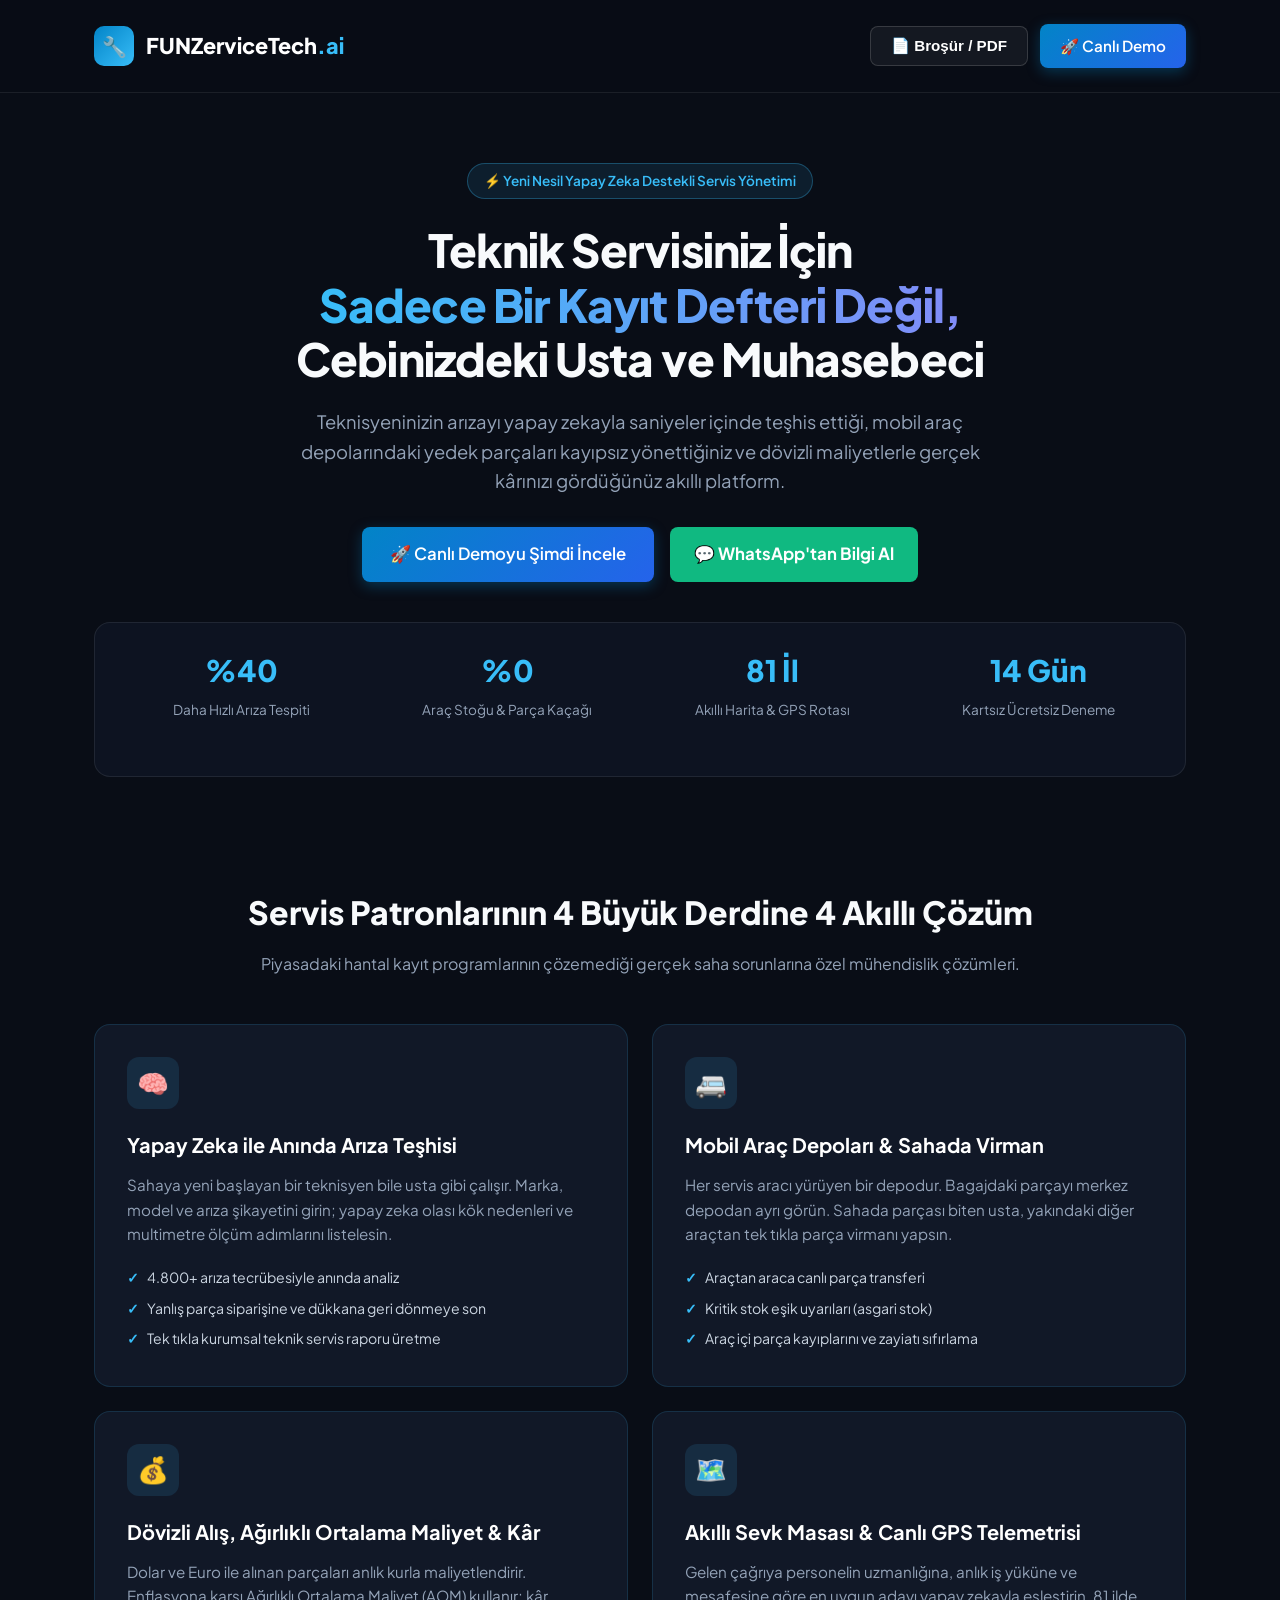
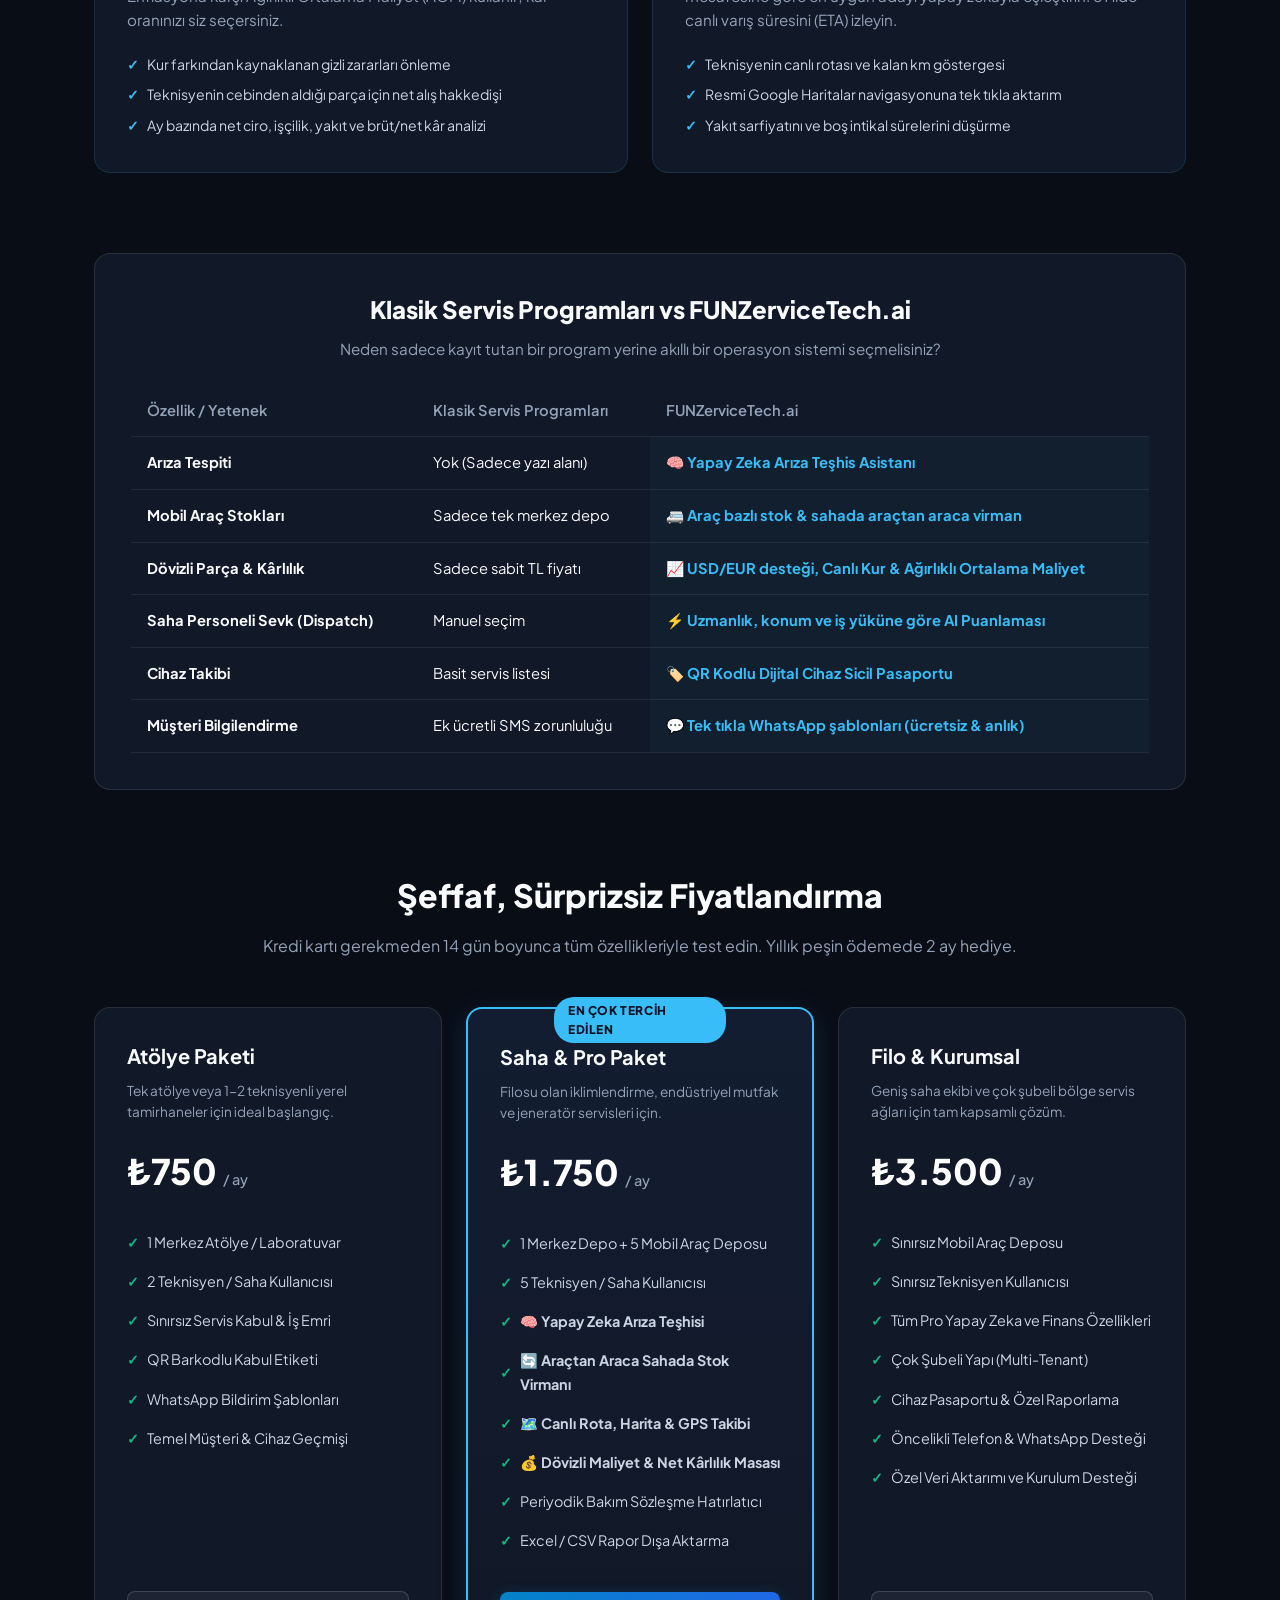
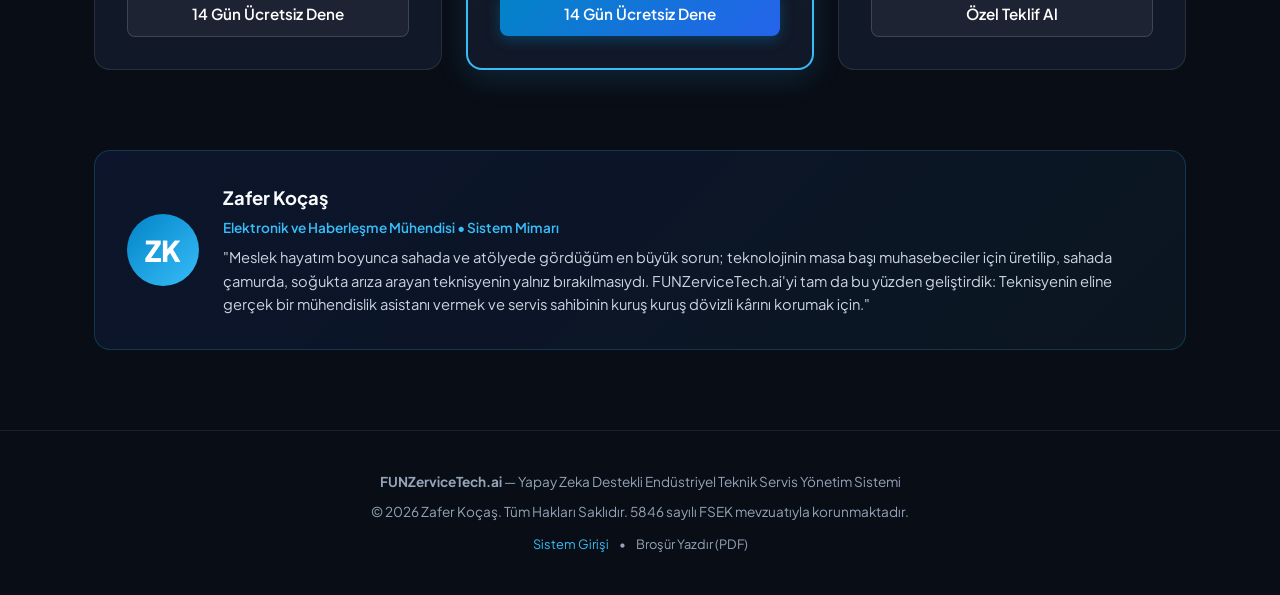
==== tanitim.html @ 29e40378 "docs: finalize tanitim and video script" ====
<!DOCTYPE html>
<html lang="tr">
<head>
  <meta charset="UTF-8">
  <meta name="viewport" content="width=device-width, initial-scale=1.0">
  <title>FUNZerviceTech.ai | Yapay Zeka Destekli Teknik Servis Yönetim Sistemi</title>
  <meta name="description" content="Klasik servis defteri değil; teknisyeninizin arızayı yapay zekayla anında teşhis ettiği, araç stoklarını kayıpsız yönettiğiniz akıllı servis platformu.">
  <link rel="preconnect" href="https://fonts.googleapis.com">
  <link rel="preconnect" href="https://fonts.gstatic.com" crossorigin>
  <link href="https://fonts.googleapis.com/css2?family=Plus+Jakarta+Sans:wght@400;500;600;700;800&display=swap" rel="stylesheet">
  <style>
    :root {
      --bg: #090d16;
      --card-bg: #111827;
      --card-border: rgba(56, 189, 248, 0.15);
      --accent-cyan: #38bdf8;
      --accent-blue: #2563eb;
      --accent-emerald: #10b981;
      --accent-amber: #f59e0b;
      --text-main: #f8fafc;
      --text-muted: #94a3b8;
    }
    * { box-sizing: border-box; margin: 0; padding: 0; }
    body {
      font-family: 'Plus Jakarta Sans', -apple-system, BlinkMacSystemFont, sans-serif;
      background: var(--bg);
      color: var(--text-main);
      line-height: 1.6;
      -webkit-font-smoothing: antialiased;
    }
    .container { max-width: 1140px; margin: 0 auto; padding: 0 24px; }
    
    /* Top Bar & Header */
    header {
      padding: 24px 0;
      border-bottom: 1px solid rgba(255, 255, 255, 0.08);
      position: sticky;
      top: 0;
      background: rgba(9, 13, 22, 0.85);
      backdrop-filter: blur(12px);
      z-index: 100;
    }
    .header-row {
      display: flex;
      align-items: center;
      justify-content: space-between;
    }
    .logo {
      display: flex;
      align-items: center;
      gap: 12px;
      font-size: 1.35rem;
      font-weight: 800;
      color: #fff;
      text-decoration: none;
    }
    .logo-icon {
      width: 40px;
      height: 40px;
      background: linear-gradient(135deg, #0284c7, #38bdf8);
      border-radius: 10px;
      display: flex;
      align-items: center;
      justify-content: center;
      font-size: 1.25rem;
    }
    .header-actions { display: flex; align-items: center; gap: 12px; }
    
    .btn {
      display: inline-flex;
      align-items: center;
      gap: 8px;
      padding: 10px 20px;
      border-radius: 8px;
      font-size: 0.95rem;
      font-weight: 600;
      text-decoration: none;
      cursor: pointer;
      transition: all 0.2s ease;
      border: none;
    }
    .btn-primary {
      background: linear-gradient(135deg, #0284c7, #2563eb);
      color: #fff;
      box-shadow: 0 4px 14px rgba(2, 132, 199, 0.35);
    }
    .btn-primary:hover {
      box-shadow: 0 6px 20px rgba(2, 132, 199, 0.5);
      transform: translateY(-1px);
    }
    .btn-outline {
      background: rgba(255, 255, 255, 0.05);
      color: #fff;
      border: 1px solid rgba(255, 255, 255, 0.15);
    }
    .btn-outline:hover { background: rgba(255, 255, 255, 0.1); }
    .btn-whatsapp {
      background: #10b981;
      color: #fff;
      font-weight: 700;
    }
    .btn-whatsapp:hover { background: #059669; }

    /* Hero Section */
    .hero {
      padding: 70px 0 50px;
      text-align: center;
      position: relative;
    }
    .badge-pill {
      display: inline-flex;
      align-items: center;
      gap: 8px;
      background: rgba(56, 189, 248, 0.1);
      border: 1px solid rgba(56, 189, 248, 0.3);
      color: var(--accent-cyan);
      padding: 6px 16px;
      border-radius: 50px;
      font-size: 0.85rem;
      font-weight: 600;
      margin-bottom: 24px;
    }
    .hero h1 {
      font-size: 2.85rem;
      font-weight: 800;
      line-height: 1.2;
      max-width: 900px;
      margin: 0 auto 20px;
      letter-spacing: -0.02em;
    }
    .hero h1 span {
      background: linear-gradient(90deg, #38bdf8, #818cf8);
      -webkit-background-clip: text;
      -webkit-text-fill-color: transparent;
    }
    .hero p {
      font-size: 1.15rem;
      color: var(--text-muted);
      max-width: 720px;
      margin: 0 auto 32px;
    }
    .hero-cta {
      display: flex;
      align-items: center;
      justify-content: center;
      gap: 16px;
      flex-wrap: wrap;
      margin-bottom: 40px;
    }

    /* Trust Stats */
    .stats-row {
      display: grid;
      grid-template-columns: repeat(4, 1fr);
      gap: 20px;
      margin: 40px 0 60px;
      background: rgba(17, 24, 39, 0.7);
      border: 1px solid rgba(255, 255, 255, 0.08);
      border-radius: 16px;
      padding: 24px;
    }
    .stat-item h3 {
      font-size: 1.85rem;
      color: #38bdf8;
      font-weight: 800;
      margin-bottom: 4px;
    }
    .stat-item p {
      font-size: 0.85rem;
      color: var(--text-muted);
    }

    /* Core Features Grid */
    .section-title {
      text-align: center;
      margin-bottom: 48px;
    }
    .section-title h2 {
      font-size: 2rem;
      font-weight: 800;
      margin-bottom: 12px;
    }
    .section-title p {
      color: var(--text-muted);
      font-size: 1rem;
    }

    .features-grid {
      display: grid;
      grid-template-columns: repeat(2, 1fr);
      gap: 24px;
      margin-bottom: 80px;
    }
    .feature-card {
      background: var(--card-bg);
      border: 1px solid var(--card-border);
      border-radius: 16px;
      padding: 32px;
      transition: all 0.2s ease;
      position: relative;
      overflow: hidden;
    }
    .feature-card:hover {
      border-color: rgba(56, 189, 248, 0.4);
      transform: translateY(-2px);
    }
    .feature-icon {
      width: 52px;
      height: 52px;
      background: rgba(56, 189, 248, 0.12);
      border-radius: 12px;
      display: flex;
      align-items: center;
      justify-content: center;
      font-size: 1.6rem;
      margin-bottom: 20px;
    }
    .feature-card h3 {
      font-size: 1.25rem;
      font-weight: 700;
      margin-bottom: 12px;
      color: #fff;
    }
    .feature-card p {
      color: var(--text-muted);
      font-size: 0.95rem;
      margin-bottom: 16px;
    }
    .feature-points {
      list-style: none;
      font-size: 0.88rem;
    }
    .feature-points li {
      padding: 4px 0;
      color: #cbd5e1;
      display: flex;
      align-items: center;
      gap: 8px;
    }
    .feature-points li span { color: var(--accent-cyan); font-weight: bold; }

    /* Comparison Table */
    .compare-section {
      margin-bottom: 80px;
      background: #111827;
      border: 1px solid rgba(255, 255, 255, 0.1);
      border-radius: 16px;
      padding: 36px;
    }
    .compare-table {
      width: 100%;
      border-collapse: collapse;
      margin-top: 24px;
    }
    .compare-table th, .compare-table td {
      padding: 14px 16px;
      text-align: left;
      border-bottom: 1px solid rgba(255, 255, 255, 0.08);
      font-size: 0.92rem;
    }
    .compare-table th { color: var(--text-muted); font-weight: 600; }
    .compare-table td.highlight { color: #38bdf8; font-weight: 700; background: rgba(56, 189, 248, 0.04); }

    /* Pricing Section */
    .pricing-grid {
      display: grid;
      grid-template-columns: repeat(3, 1fr);
      gap: 24px;
      margin-bottom: 80px;
    }
    .price-card {
      background: var(--card-bg);
      border: 1px solid rgba(255, 255, 255, 0.1);
      border-radius: 16px;
      padding: 32px;
      display: flex;
      flex-direction: column;
      position: relative;
    }
    .price-card.featured {
      border: 2px solid var(--accent-cyan);
      background: linear-gradient(180deg, #131d31 0%, #111827 100%);
      box-shadow: 0 8px 30px rgba(56, 189, 248, 0.15);
    }
    .featured-tag {
      position: absolute;
      top: -12px;
      left: 50%;
      transform: translateX(-50%);
      background: var(--accent-cyan);
      color: #0b1120;
      font-size: 0.75rem;
      font-weight: 800;
      padding: 4px 14px;
      border-radius: 20px;
      letter-spacing: 0.05em;
    }
    .price-card h3 { font-size: 1.25rem; font-weight: 700; margin-bottom: 8px; }
    .price-card .desc { font-size: 0.85rem; color: var(--text-muted); margin-bottom: 20px; min-height: 40px; }
    .price-amount {
      font-size: 2.2rem;
      font-weight: 800;
      color: #fff;
      margin-bottom: 24px;
    }
    .price-amount span { font-size: 0.9rem; color: var(--text-muted); font-weight: 500; }
    .price-list {
      list-style: none;
      margin-bottom: 32px;
      flex-grow: 1;
      font-size: 0.9rem;
    }
    .price-list li {
      padding: 8px 0;
      display: flex;
      align-items: center;
      gap: 8px;
      color: #cbd5e1;
    }
    .price-list li::before { content: "✓"; color: var(--accent-emerald); font-weight: bold; }

    /* Founder Note */
    .founder-box {
      background: linear-gradient(135deg, rgba(37, 99, 235, 0.1), rgba(56, 189, 248, 0.05));
      border: 1px solid rgba(56, 189, 248, 0.2);
      border-radius: 16px;
      padding: 32px;
      display: flex;
      gap: 24px;
      align-items: center;
      margin-bottom: 80px;
    }
    .founder-avatar {
      width: 72px;
      height: 72px;
      background: linear-gradient(135deg, #0284c7, #38bdf8);
      border-radius: 50%;
      display: flex;
      align-items: center;
      justify-content: center;
      font-size: 1.8rem;
      font-weight: 800;
      color: #fff;
      flex-shrink: 0;
    }
    .founder-text h4 { font-size: 1.15rem; font-weight: 700; margin-bottom: 4px; }
    .founder-text .title { font-size: 0.85rem; color: var(--accent-cyan); margin-bottom: 8px; font-weight: 600; }
    .founder-text p { font-size: 0.92rem; color: #cbd5e1; }

    /* Footer */
    footer {
      border-top: 1px solid rgba(255, 255, 255, 0.08);
      padding: 40px 0;
      text-align: center;
      color: var(--text-muted);
      font-size: 0.85rem;
    }

    /* Print Styles for PDF Brochure */
    @media print {
      body { background: #fff !important; color: #000 !important; }
      header, .hero-cta, .btn, footer, .stats-row { display: none !important; }
      .container { max-width: 100% !important; padding: 0 !important; }
      .hero { padding: 10px 0 !important; }
      .hero h1 { font-size: 1.8rem !important; color: #000 !important; }
      .hero h1 span { color: #0284c7 !important; -webkit-text-fill-color: #0284c7 !important; }
      .features-grid { grid-template-columns: repeat(2, 1fr) !important; gap: 12px !important; margin-bottom: 20px !important; }
      .feature-card { background: #f8fafc !important; border: 1px solid #cbd5e1 !important; color: #000 !important; padding: 16px !important; }
      .feature-card h3 { color: #0284c7 !important; }
      .feature-card p, .feature-points li { color: #334155 !important; }
      .pricing-grid { grid-template-columns: repeat(3, 1fr) !important; gap: 12px !important; }
      .price-card { background: #f8fafc !important; border: 1px solid #cbd5e1 !important; padding: 16px !important; color: #000 !important; }
      .price-card h3, .price-amount { color: #000 !important; }
      .founder-box { background: #f1f5f9 !important; border: 1px solid #cbd5e1 !important; color: #000 !important; padding: 16px !important; margin-bottom: 20px !important; }
      .founder-text p { color: #334155 !important; }
    }

    @media (max-width: 768px) {
      .hero h1 { font-size: 2rem; }
      .features-grid, .pricing-grid, .stats-row { grid-template-columns: 1fr; }
      .founder-box { flex-direction: column; text-align: center; }
    }
  </style>
</head>
<body>

  <!-- Header -->
  <header>
    <div class="container header-row">
      <a href="index.html" class="logo">
        <div class="logo-icon">🔧</div>
        <span>FUNZerviceTech<span style="color: var(--accent-cyan);">.ai</span></span>
      </a>
      <div class="header-actions">
        <button type="button" class="btn btn-outline" onclick="window.print()" title="Bu broşürü yazdır veya PDF olarak kaydet">
          <span>📄 Broşür / PDF</span>
        </button>
        <a href="index.html" class="btn btn-primary" title="Canlı Çalışan Sistemi Aç">
          <span>🚀 Canlı Demo</span>
        </a>
      </div>
    </div>
  </header>

  <!-- Hero -->
  <section class="hero">
    <div class="container">
      <div class="badge-pill">
        <span>⚡ Yeni Nesil Yapay Zeka Destekli Servis Yönetimi</span>
      </div>
      <h1>
        Teknik Servisiniz İçin<br>
        <span>Sadece Bir Kayıt Defteri Değil,</span><br>
        Cebinizdeki Usta ve Muhasebeci
      </h1>
      <p>
        Teknisyeninizin arızayı yapay zekayla saniyeler içinde teşhis ettiği, mobil araç depolarındaki yedek parçaları kayıpsız yönettiğiniz ve dövizli maliyetlerle gerçek kârınızı gördüğünüz akıllı platform.
      </p>
      <div class="hero-cta">
        <a href="index.html" class="btn btn-primary" style="padding: 14px 28px; font-size: 1.05rem;">
          <span>🚀 Canlı Demoyu Şimdi İncele</span>
        </a>
        <a href="https://wa.me/905322100000?text=Merhaba%20Zafer%20Bey,%20FUNZerviceTech.ai%20teknik%20servis%20yaz%C4%B1l%C4%B1m%C4%B1%20hakk%C4%B1nda%20bilgi%20almak%20istiyorum." class="btn btn-whatsapp" target="_blank" style="padding: 14px 24px; font-size: 1.05rem;">
          <span>💬 WhatsApp'tan Bilgi Al</span>
        </a>
      </div>
      
      <!-- Quick Trust Metrics -->
      <div class="stats-row">
        <div class="stat-item">
          <h3>%40</h3>
          <p>Daha Hızlı Arıza Tespiti</p>
        </div>
        <div class="stat-item">
          <h3>%0</h3>
          <p>Araç Stoğu & Parça Kaçağı</p>
        </div>
        <div class="stat-item">
          <h3>81 İl</h3>
          <p>Akıllı Harita & GPS Rotası</p>
        </div>
        <div class="stat-item">
          <h3>14 Gün</h3>
          <p>Kartsız Ücretsiz Deneme</p>
        </div>
      </div>
    </div>
  </section>

  <!-- Core Features -->
  <section class="container">
    <div class="section-title">
      <h2>Servis Patronlarının 4 Büyük Derdine 4 Akıllı Çözüm</h2>
      <p>Piyasadaki hantal kayıt programlarının çözemediği gerçek saha sorunlarına özel mühendislik çözümleri.</p>
    </div>

    <div class="features-grid">
      <!-- 1. AI Teşhis -->
      <div class="feature-card">
        <div class="feature-icon">🧠</div>
        <h3>Yapay Zeka ile Anında Arıza Teşhisi</h3>
        <p>Sahaya yeni başlayan bir teknisyen bile usta gibi çalışır. Marka, model ve arıza şikayetini girin; yapay zeka olası kök nedenleri ve multimetre ölçüm adımlarını listelesin.</p>
        <ul class="feature-points">
          <li><span>✓</span> 4.800+ arıza tecrübesiyle anında analiz</li>
          <li><span>✓</span> Yanlış parça siparişine ve dükkana geri dönmeye son</li>
          <li><span>✓</span> Tek tıkla kurumsal teknik servis raporu üretme</li>
        </ul>
      </div>

      <!-- 2. Araç Stokları -->
      <div class="feature-card">
        <div class="feature-icon">🚐</div>
        <h3>Mobil Araç Depoları & Sahada Virman</h3>
        <p>Her servis aracı yürüyen bir depodur. Bagajdaki parçayı merkez depodan ayrı görün. Sahada parçası biten usta, yakındaki diğer araçtan tek tıkla parça virmanı yapsın.</p>
        <ul class="feature-points">
          <li><span>✓</span> Araçtan araca canlı parça transferi</li>
          <li><span>✓</span> Kritik stok eşik uyarıları (asgari stok)</li>
          <li><span>✓</span> Araç içi parça kayıplarını ve zayiatı sıfırlama</li>
        </ul>
      </div>

      <!-- 3. Dövizli Maliyet ve Kâr -->
      <div class="feature-card">
        <div class="feature-icon">💰</div>
        <h3>Dövizli Alış, Ağırlıklı Ortalama Maliyet & Kâr</h3>
        <p>Dolar ve Euro ile alınan parçaları anlık kurla maliyetlendirir. Enflasyona karşı Ağırlıklı Ortalama Maliyet (AOM) kullanır; kâr oranınızı siz seçersiniz.</p>
        <ul class="feature-points">
          <li><span>✓</span> Kur farkından kaynaklanan gizli zararları önleme</li>
          <li><span>✓</span> Teknisyenin cebinden aldığı parça için net alış hakkedişi</li>
          <li><span>✓</span> Ay bazında net ciro, işçilik, yakıt ve brüt/net kâr analizi</li>
        </ul>
      </div>

      <!-- 4. Canlı Rota ve Akıllı Sevk -->
      <div class="feature-card">
        <div class="feature-icon">🗺️</div>
        <h3>Akıllı Sevk Masası & Canlı GPS Telemetrisi</h3>
        <p>Gelen çağrıya personelin uzmanlığına, anlık iş yüküne ve mesafesine göre en uygun adayı yapay zekayla eşleştirin. 81 ilde canlı varış süresini (ETA) izleyin.</p>
        <ul class="feature-points">
          <li><span>✓</span> Teknisyenin canlı rotası ve kalan km göstergesi</li>
          <li><span>✓</span> Resmi Google Haritalar navigasyonuna tek tıkla aktarım</li>
          <li><span>✓</span> Yakıt sarfiyatını ve boş intikal sürelerini düşürme</li>
        </ul>
      </div>
    </div>
  </section>

  <!-- Comparison Section -->
  <section class="container">
    <div class="compare-section">
      <h3 style="font-size: 1.5rem; font-weight: 800; text-align: center; margin-bottom: 8px;">Klasik Servis Programları vs FUNZerviceTech.ai</h3>
      <p style="text-align: center; color: var(--text-muted); font-size: 0.95rem;">Neden sadece kayıt tutan bir program yerine akıllı bir operasyon sistemi seçmelisiniz?</p>
      
      <table class="compare-table">
        <thead>
          <tr>
            <th>Özellik / Yetenek</th>
            <th>Klasik Servis Programları</th>
            <th class="highlight">FUNZerviceTech.ai</th>
          </tr>
        </thead>
        <tbody>
          <tr>
            <td><strong>Arıza Tespiti</strong></td>
            <td>Yok (Sadece yazı alanı)</td>
            <td class="highlight">🧠 Yapay Zeka Arıza Teşhis Asistanı</td>
          </tr>
          <tr>
            <td><strong>Mobil Araç Stokları</strong></td>
            <td>Sadece tek merkez depo</td>
            <td class="highlight">🚐 Araç bazlı stok & sahada araçtan araca virman</td>
          </tr>
          <tr>
            <td><strong>Dövizli Parça & Kârlılık</strong></td>
            <td>Sadece sabit TL fiyatı</td>
            <td class="highlight">📈 USD/EUR desteği, Canlı Kur & Ağırlıklı Ortalama Maliyet</td>
          </tr>
          <tr>
            <td><strong>Saha Personeli Sevk (Dispatch)</strong></td>
            <td>Manuel seçim</td>
            <td class="highlight">⚡ Uzmanlık, konum ve iş yüküne göre AI Puanlaması</td>
          </tr>
          <tr>
            <td><strong>Cihaz Takibi</strong></td>
            <td>Basit servis listesi</td>
            <td class="highlight">🏷️ QR Kodlu Dijital Cihaz Sicil Pasaportu</td>
          </tr>
          <tr>
            <td><strong>Müşteri Bilgilendirme</strong></td>
            <td>Ek ücretli SMS zorunluluğu</td>
            <td class="highlight">💬 Tek tıkla WhatsApp şablonları (ücretsiz & anlık)</td>
          </tr>
        </tbody>
      </table>
    </div>
  </section>

  <!-- Pricing -->
  <section class="container">
    <div class="section-title">
      <h2>Şeffaf, Sürprizsiz Fiyatlandırma</h2>
      <p>Kredi kartı gerekmeden 14 gün boyunca tüm özellikleriyle test edin. Yıllık peşin ödemede 2 ay hediye.</p>
    </div>

    <div class="pricing-grid">
      <!-- 1. Başlangıç -->
      <div class="price-card">
        <h3>Atölye Paketi</h3>
        <p class="desc">Tek atölye veya 1-2 teknisyenli yerel tamirhaneler için ideal başlangıç.</p>
        <div class="price-amount">₺750 <span>/ ay</span></div>
        <ul class="price-list">
          <li>1 Merkez Atölye / Laboratuvar</li>
          <li>2 Teknisyen / Saha Kullanıcısı</li>
          <li>Sınırsız Servis Kabul & İş Emri</li>
          <li>QR Barkodlu Kabul Etiketi</li>
          <li>WhatsApp Bildirim Şablonları</li>
          <li>Temel Müşteri & Cihaz Geçmişi</li>
        </ul>
        <a href="index.html" class="btn btn-outline" style="width: 100%; justify-content: center;">14 Gün Ücretsiz Dene</a>
      </div>

      <!-- 2. Pro Saha -->
      <div class="price-card featured">
        <div class="featured-tag">EN ÇOK TERCİH EDİLEN</div>
        <h3>Saha & Pro Paket</h3>
        <p class="desc">Filosu olan iklimlendirme, endüstriyel mutfak ve jeneratör servisleri için.</p>
        <div class="price-amount">₺1.750 <span>/ ay</span></div>
        <ul class="price-list">
          <li>1 Merkez Depo + 5 Mobil Araç Deposu</li>
          <li>5 Teknisyen / Saha Kullanıcısı</li>
          <li><strong>🧠 Yapay Zeka Arıza Teşhisi</strong></li>
          <li><strong>🔄 Araçtan Araca Sahada Stok Virmanı</strong></li>
          <li><strong>🗺️ Canlı Rota, Harita & GPS Takibi</strong></li>
          <li><strong>💰 Dövizli Maliyet & Net Kârlılık Masası</strong></li>
          <li>Periyodik Bakım Sözleşme Hatırlatıcı</li>
          <li>Excel / CSV Rapor Dışa Aktarma</li>
        </ul>
        <a href="index.html" class="btn btn-primary" style="width: 100%; justify-content: center;">14 Gün Ücretsiz Dene</a>
      </div>

      <!-- 3. Filo & Kurumsal -->
      <div class="price-card">
        <h3>Filo & Kurumsal</h3>
        <p class="desc">Geniş saha ekibi ve çok şubeli bölge servis ağları için tam kapsamlı çözüm.</p>
        <div class="price-amount">₺3.500 <span>/ ay</span></div>
        <ul class="price-list">
          <li>Sınırsız Mobil Araç Deposu</li>
          <li>Sınırsız Teknisyen Kullanıcısı</li>
          <li>Tüm Pro Yapay Zeka ve Finans Özellikleri</li>
          <li>Çok Şubeli Yapı (Multi-Tenant)</li>
          <li>Cihaz Pasaportu & Özel Raporlama</li>
          <li>Öncelikli Telefon & WhatsApp Desteği</li>
          <li>Özel Veri Aktarımı ve Kurulum Desteği</li>
        </ul>
        <a href="https://wa.me/905322100000?text=Merhaba,%20Kurumsal%20Filo%20Paketi%20hakk%C4%B1nda%20g%C3%B6r%C3%BC%C5%9Fmek%20istiyorum." class="btn btn-outline" style="width: 100%; justify-content: center;">Özel Teklif Al</a>
      </div>
    </div>
  </section>

  <!-- Founder Note -->
  <section class="container">
    <div class="founder-box">
      <div class="founder-avatar">ZK</div>
      <div class="founder-text">
        <h4>Zafer Koçaş</h4>
        <div class="title">Elektronik ve Haberleşme Mühendisi • Sistem Mimarı</div>
        <p>
          "Meslek hayatım boyunca sahada ve atölyede gördüğüm en büyük sorun; teknolojinin masa başı muhasebeciler için üretilip, sahada çamurda, soğukta arıza arayan teknisyenin yalnız bırakılmasıydı. FUNZerviceTech.ai'yi tam da bu yüzden geliştirdik: Teknisyenin eline gerçek bir mühendislik asistanı vermek ve servis sahibinin kuruş kuruş dövizli kârını korumak için."
        </p>
      </div>
    </div>
  </section>

  <!-- Footer -->
  <footer>
    <div class="container">
      <p style="margin-bottom: 8px;"><strong>FUNZerviceTech.ai</strong> — Yapay Zeka Destekli Endüstriyel Teknik Servis Yönetim Sistemi</p>
      <p>© 2026 Zafer Koçaş. Tüm Hakları Saklıdır. 5846 sayılı FSEK mevzuatıyla korunmaktadır.</p>
      <p style="margin-top: 12px; font-size: 0.8rem;">
        <a href="index.html" style="color: var(--accent-cyan); text-decoration: none; margin: 0 8px;">Sistem Girişi</a> • 
        <a href="javascript:window.print()" style="color: var(--text-muted); text-decoration: none; margin: 0 8px;">Broşür Yazdır (PDF)</a>
      </p>
    </div>
  </footer>

</body>
</html>
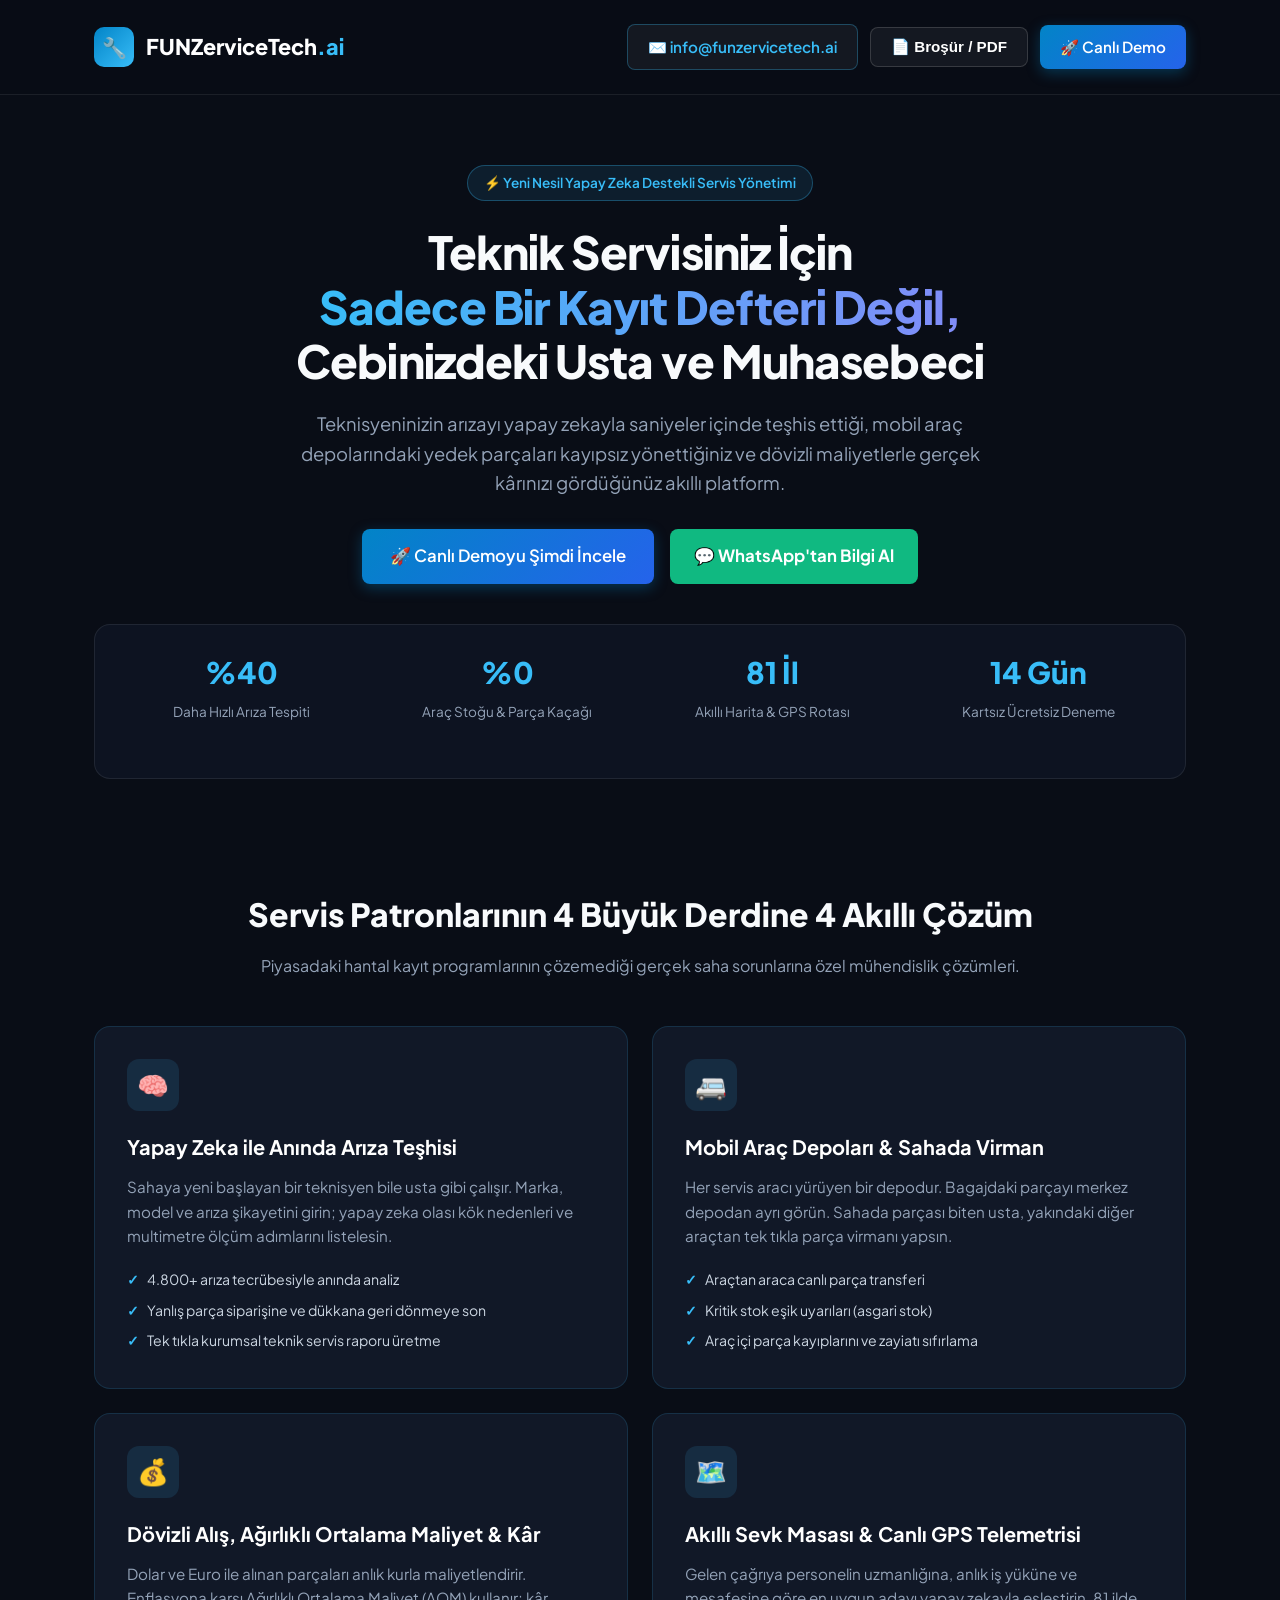
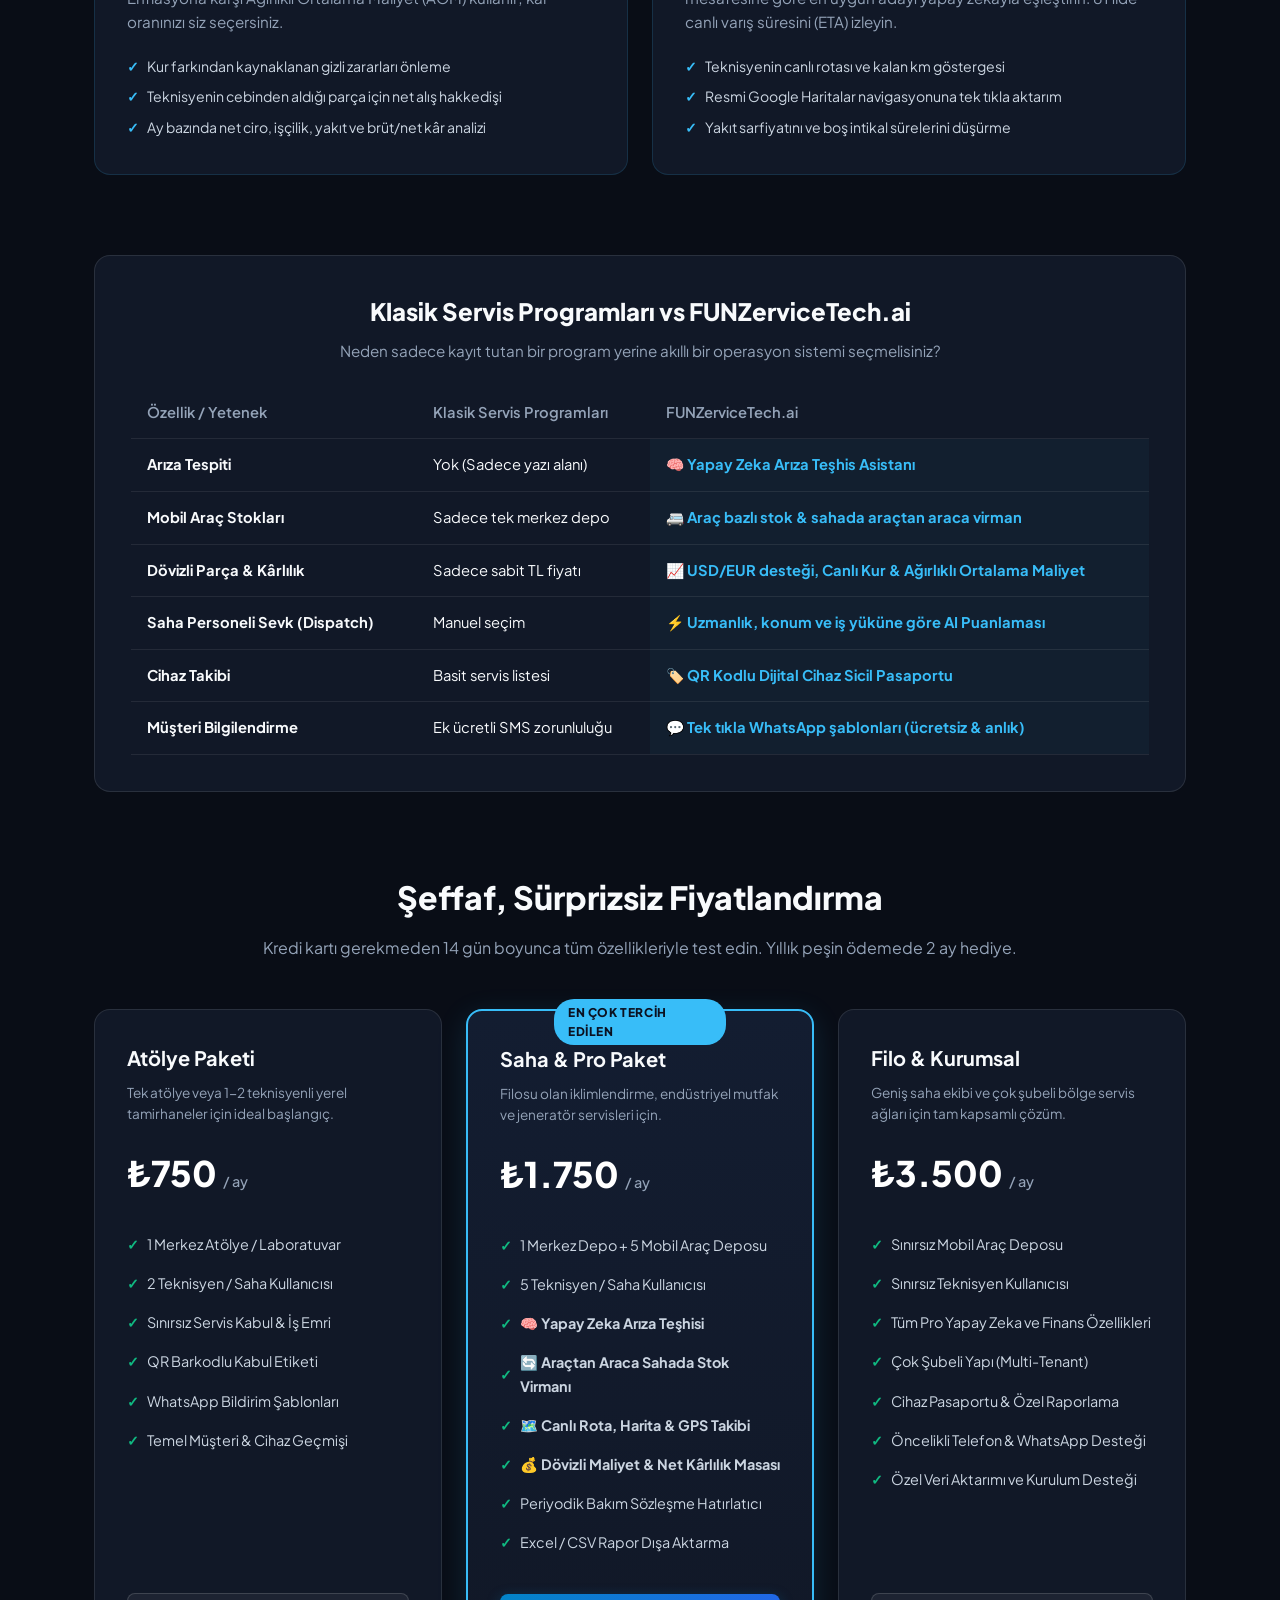
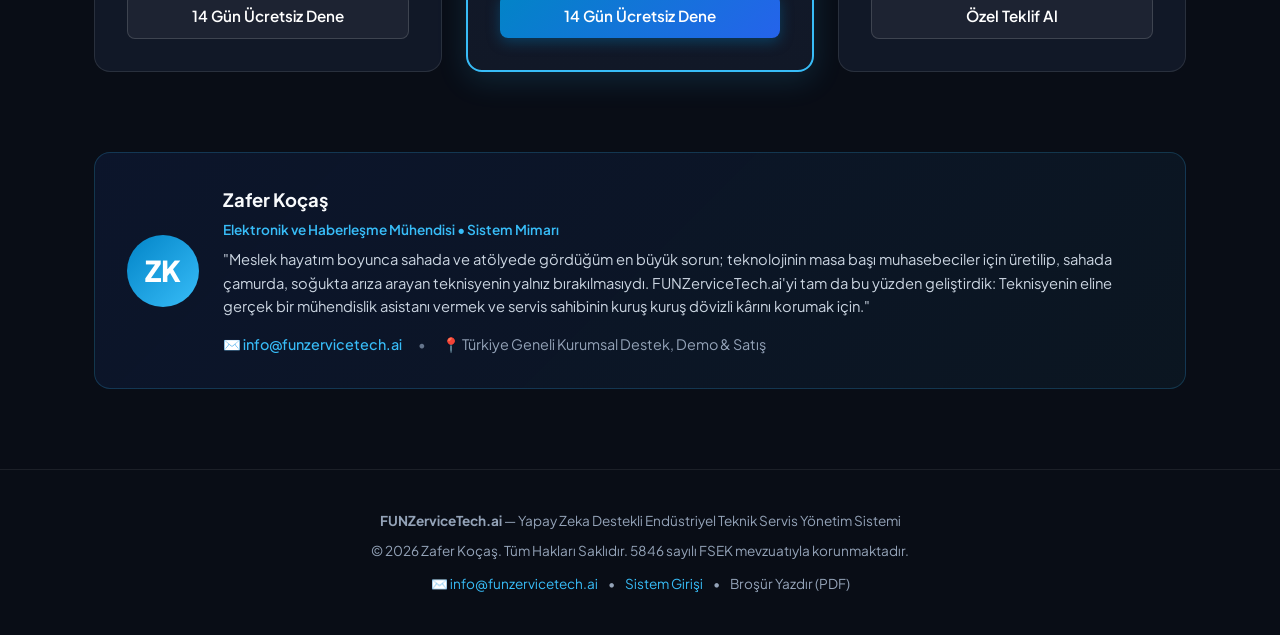
==== commit fc2381f9: "feat(contact): add info@funzervicetech.ai corporate email links" ====
--- a/tanitim.html
+++ b/tanitim.html
@@ -392,6 +392,9 @@
         <span>FUNZerviceTech<span style="color: var(--accent-cyan);">.ai</span></span>
       </a>
       <div class="header-actions">
+        <a href="mailto:info@funzervicetech.ai" class="btn btn-outline" style="border-color: rgba(56, 189, 248, 0.3);" title="E-posta ile İletişime Geç">
+          <span style="color: var(--accent-cyan);">✉️ info@funzervicetech.ai</span>
+        </a>
         <button type="button" class="btn btn-outline" onclick="window.print()" title="Bu broşürü yazdır veya PDF olarak kaydet">
           <span>📄 Broşür / PDF</span>
         </button>
@@ -627,6 +630,11 @@
         <p>
           "Meslek hayatım boyunca sahada ve atölyede gördüğüm en büyük sorun; teknolojinin masa başı muhasebeciler için üretilip, sahada çamurda, soğukta arıza arayan teknisyenin yalnız bırakılmasıydı. FUNZerviceTech.ai'yi tam da bu yüzden geliştirdik: Teknisyenin eline gerçek bir mühendislik asistanı vermek ve servis sahibinin kuruş kuruş dövizli kârını korumak için."
         </p>
+        <div style="margin-top: 14px; display: flex; gap: 16px; flex-wrap: wrap; font-size: 0.9rem; align-items: center;">
+          <a href="mailto:info@funzervicetech.ai" style="color: var(--accent-cyan); text-decoration: none; font-weight: 500;">✉️ info@funzervicetech.ai</a>
+          <span style="color: #64748b;">•</span>
+          <span style="color: #94a3b8;">📍 Türkiye Geneli Kurumsal Destek, Demo & Satış</span>
+        </div>
       </div>
     </div>
   </section>
@@ -636,7 +644,8 @@
     <div class="container">
       <p style="margin-bottom: 8px;"><strong>FUNZerviceTech.ai</strong> — Yapay Zeka Destekli Endüstriyel Teknik Servis Yönetim Sistemi</p>
       <p>© 2026 Zafer Koçaş. Tüm Hakları Saklıdır. 5846 sayılı FSEK mevzuatıyla korunmaktadır.</p>
-      <p style="margin-top: 12px; font-size: 0.8rem;">
+      <p style="margin-top: 12px; font-size: 0.85rem;">
+        <a href="mailto:info@funzervicetech.ai" style="color: var(--accent-cyan); text-decoration: none; margin: 0 8px;">✉️ info@funzervicetech.ai</a> • 
         <a href="index.html" style="color: var(--accent-cyan); text-decoration: none; margin: 0 8px;">Sistem Girişi</a> • 
         <a href="javascript:window.print()" style="color: var(--text-muted); text-decoration: none; margin: 0 8px;">Broşür Yazdır (PDF)</a>
       </p>
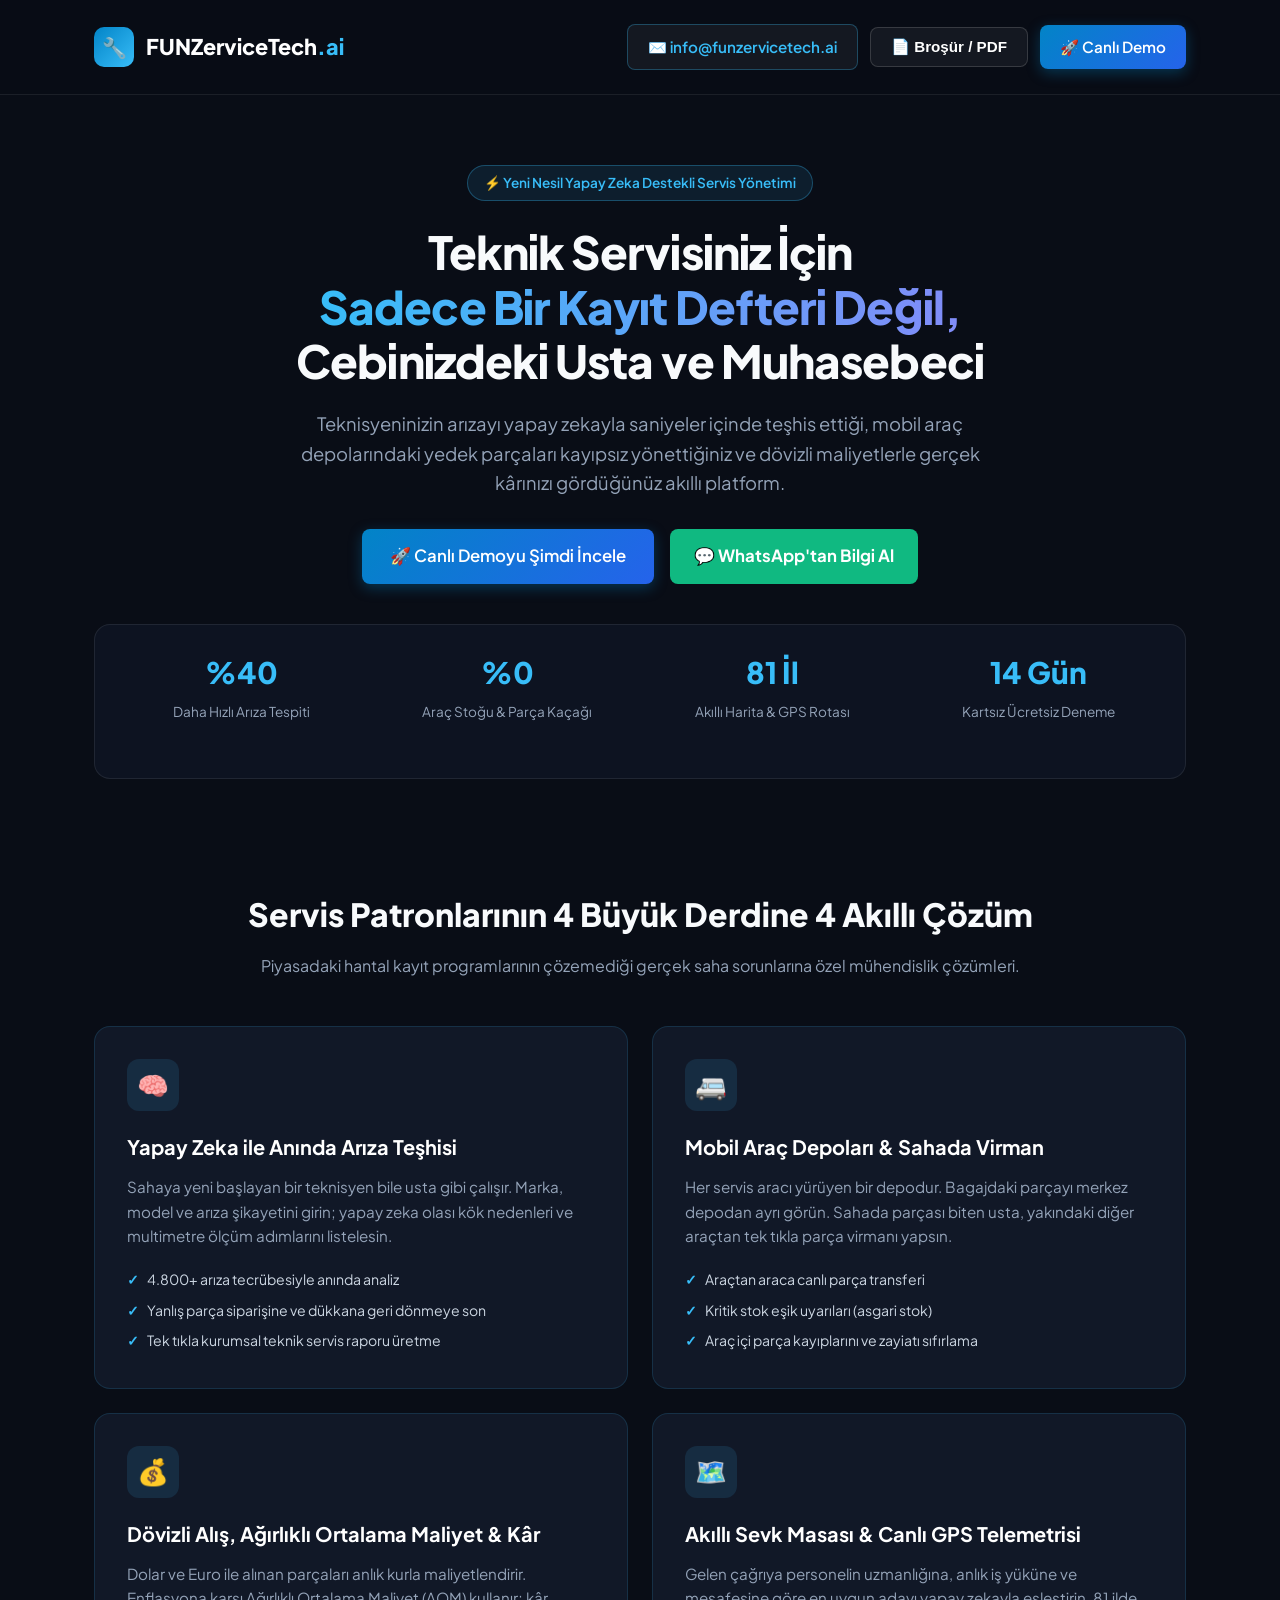
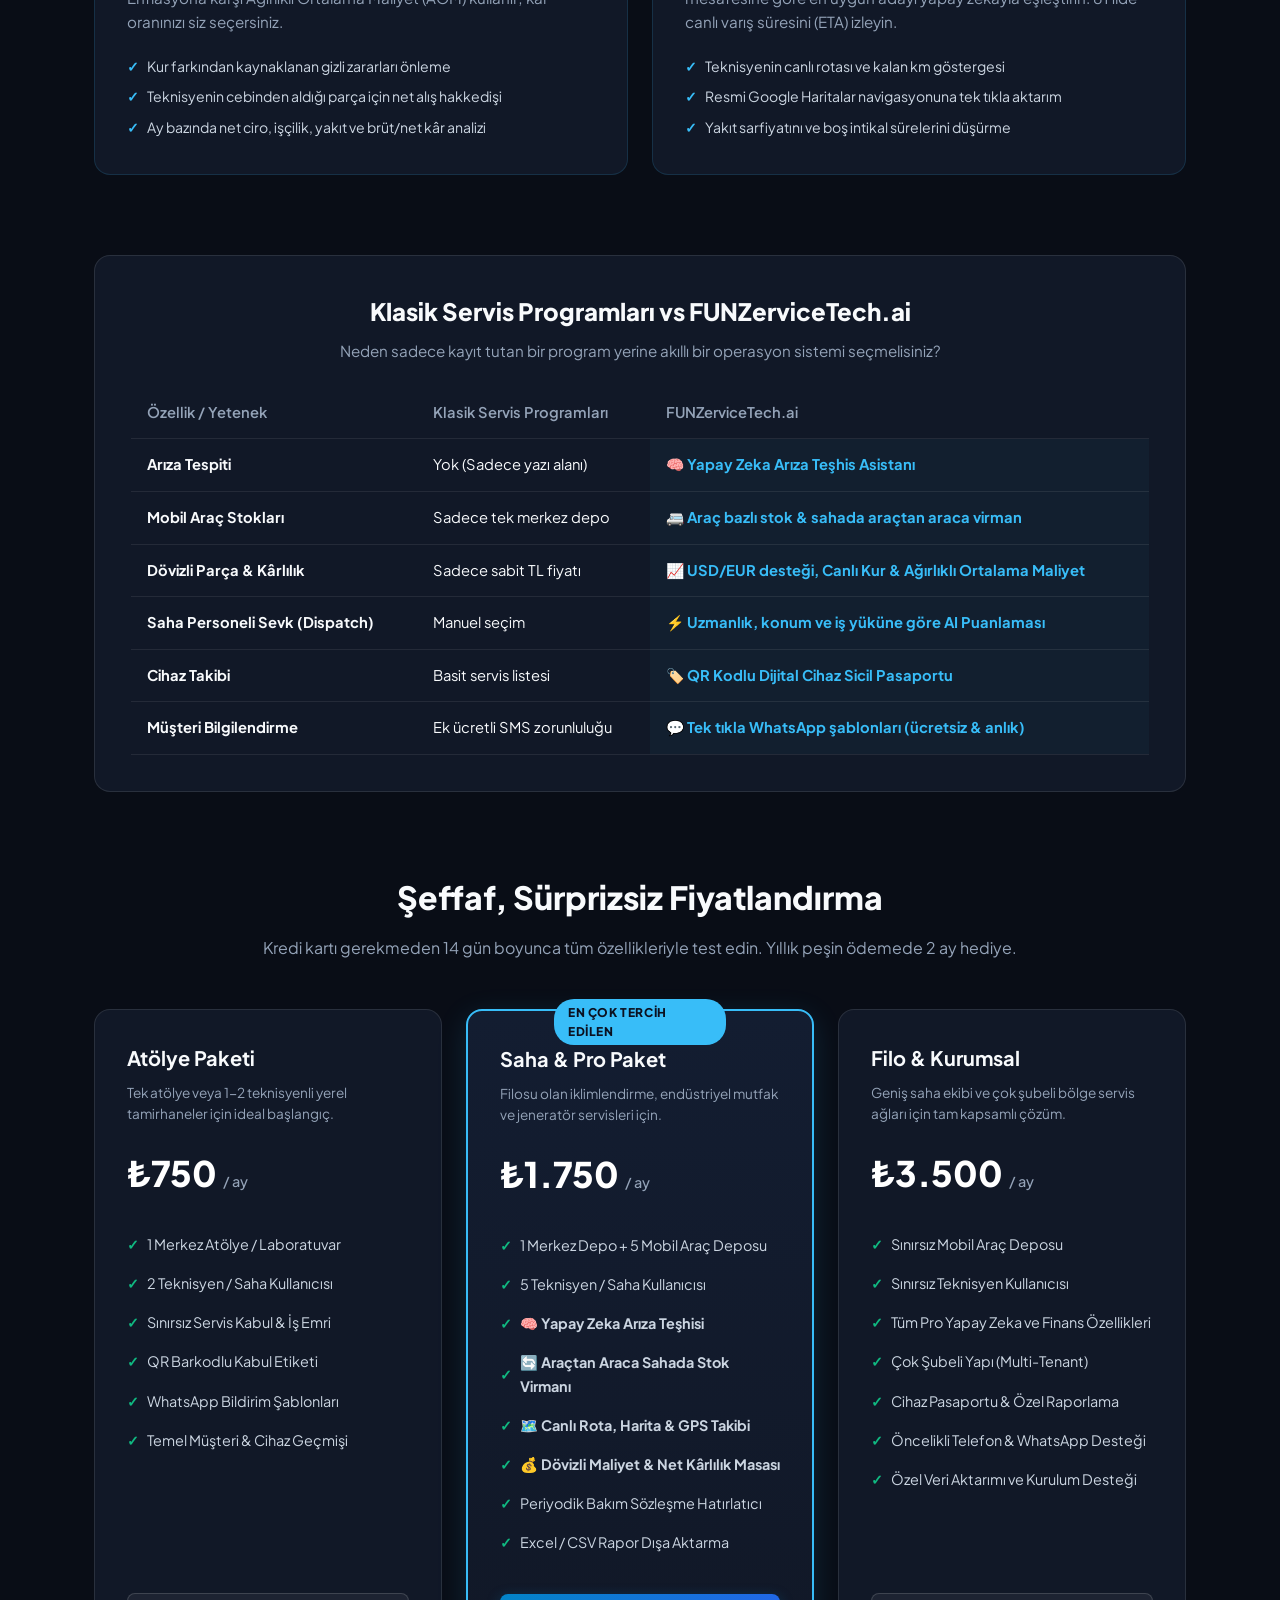
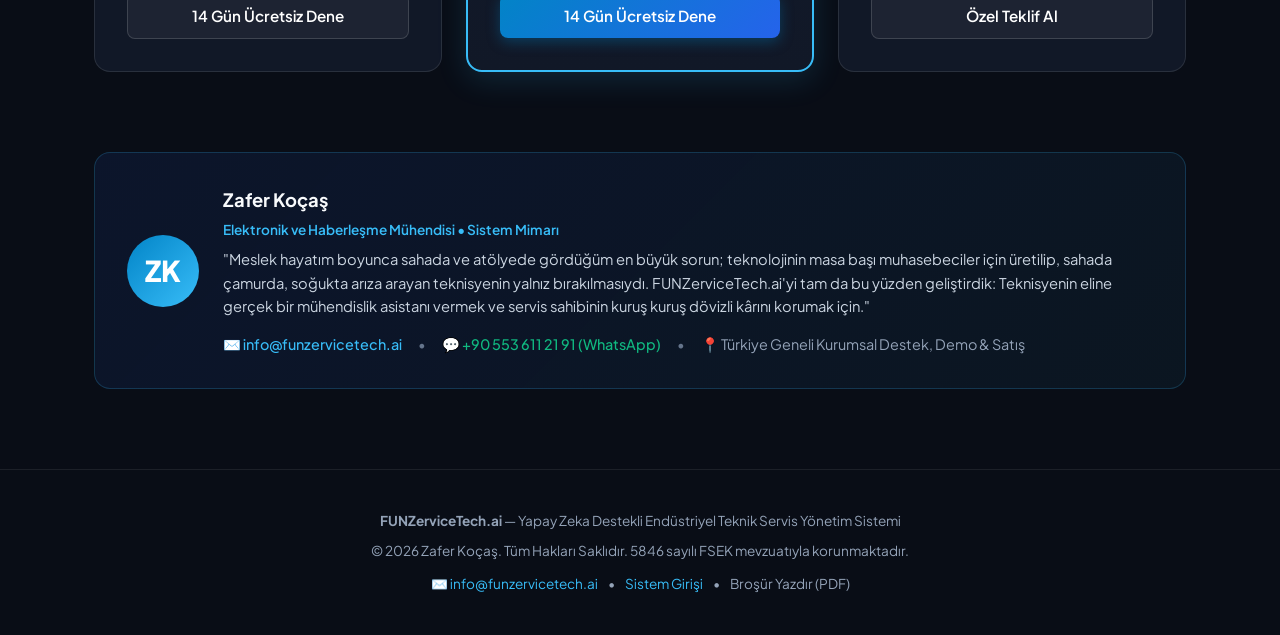
==== commit 80806bcc: "feat(contact): connect WhatsApp CTA buttons to 0553 611 21 91" ====
--- a/tanitim.html
+++ b/tanitim.html
@@ -423,7 +423,7 @@
         <a href="index.html" class="btn btn-primary" style="padding: 14px 28px; font-size: 1.05rem;">
           <span>🚀 Canlı Demoyu Şimdi İncele</span>
         </a>
-        <a href="https://wa.me/905322100000?text=Merhaba%20Zafer%20Bey,%20FUNZerviceTech.ai%20teknik%20servis%20yaz%C4%B1l%C4%B1m%C4%B1%20hakk%C4%B1nda%20bilgi%20almak%20istiyorum." class="btn btn-whatsapp" target="_blank" style="padding: 14px 24px; font-size: 1.05rem;">
+        <a href="https://wa.me/905536112191?text=Merhaba%20Zafer%20Bey,%20FUNZerviceTech.ai%20teknik%20servis%20yaz%C4%B1l%C4%B1m%C4%B1%20hakk%C4%B1nda%20bilgi%20almak%20istiyorum." class="btn btn-whatsapp" target="_blank" style="padding: 14px 24px; font-size: 1.05rem;">
           <span>💬 WhatsApp'tan Bilgi Al</span>
         </a>
       </div>
@@ -615,7 +615,7 @@
           <li>Öncelikli Telefon & WhatsApp Desteği</li>
           <li>Özel Veri Aktarımı ve Kurulum Desteği</li>
         </ul>
-        <a href="https://wa.me/905322100000?text=Merhaba,%20Kurumsal%20Filo%20Paketi%20hakk%C4%B1nda%20g%C3%B6r%C3%BC%C5%9Fmek%20istiyorum." class="btn btn-outline" style="width: 100%; justify-content: center;">Özel Teklif Al</a>
+        <a href="https://wa.me/905536112191?text=Merhaba,%20Kurumsal%20Filo%20Paketi%20hakk%C4%B1nda%20g%C3%B6r%C3%BC%C5%9Fmek%20istiyorum." class="btn btn-outline" style="width: 100%; justify-content: center;">Özel Teklif Al</a>
       </div>
     </div>
   </section>
@@ -633,6 +633,8 @@
         <div style="margin-top: 14px; display: flex; gap: 16px; flex-wrap: wrap; font-size: 0.9rem; align-items: center;">
           <a href="mailto:info@funzervicetech.ai" style="color: var(--accent-cyan); text-decoration: none; font-weight: 500;">✉️ info@funzervicetech.ai</a>
           <span style="color: #64748b;">•</span>
+          <a href="https://wa.me/905536112191?text=Merhaba%20Zafer%20Bey,%20FUNZerviceTech.ai%20hakk%C4%B1nda%20bilgi%20almak%20istiyorum." target="_blank" style="color: var(--accent-emerald); text-decoration: none; font-weight: 500;">💬 +90 553 611 21 91 (WhatsApp)</a>
+          <span style="color: #64748b;">•</span>
           <span style="color: #94a3b8;">📍 Türkiye Geneli Kurumsal Destek, Demo & Satış</span>
         </div>
       </div>
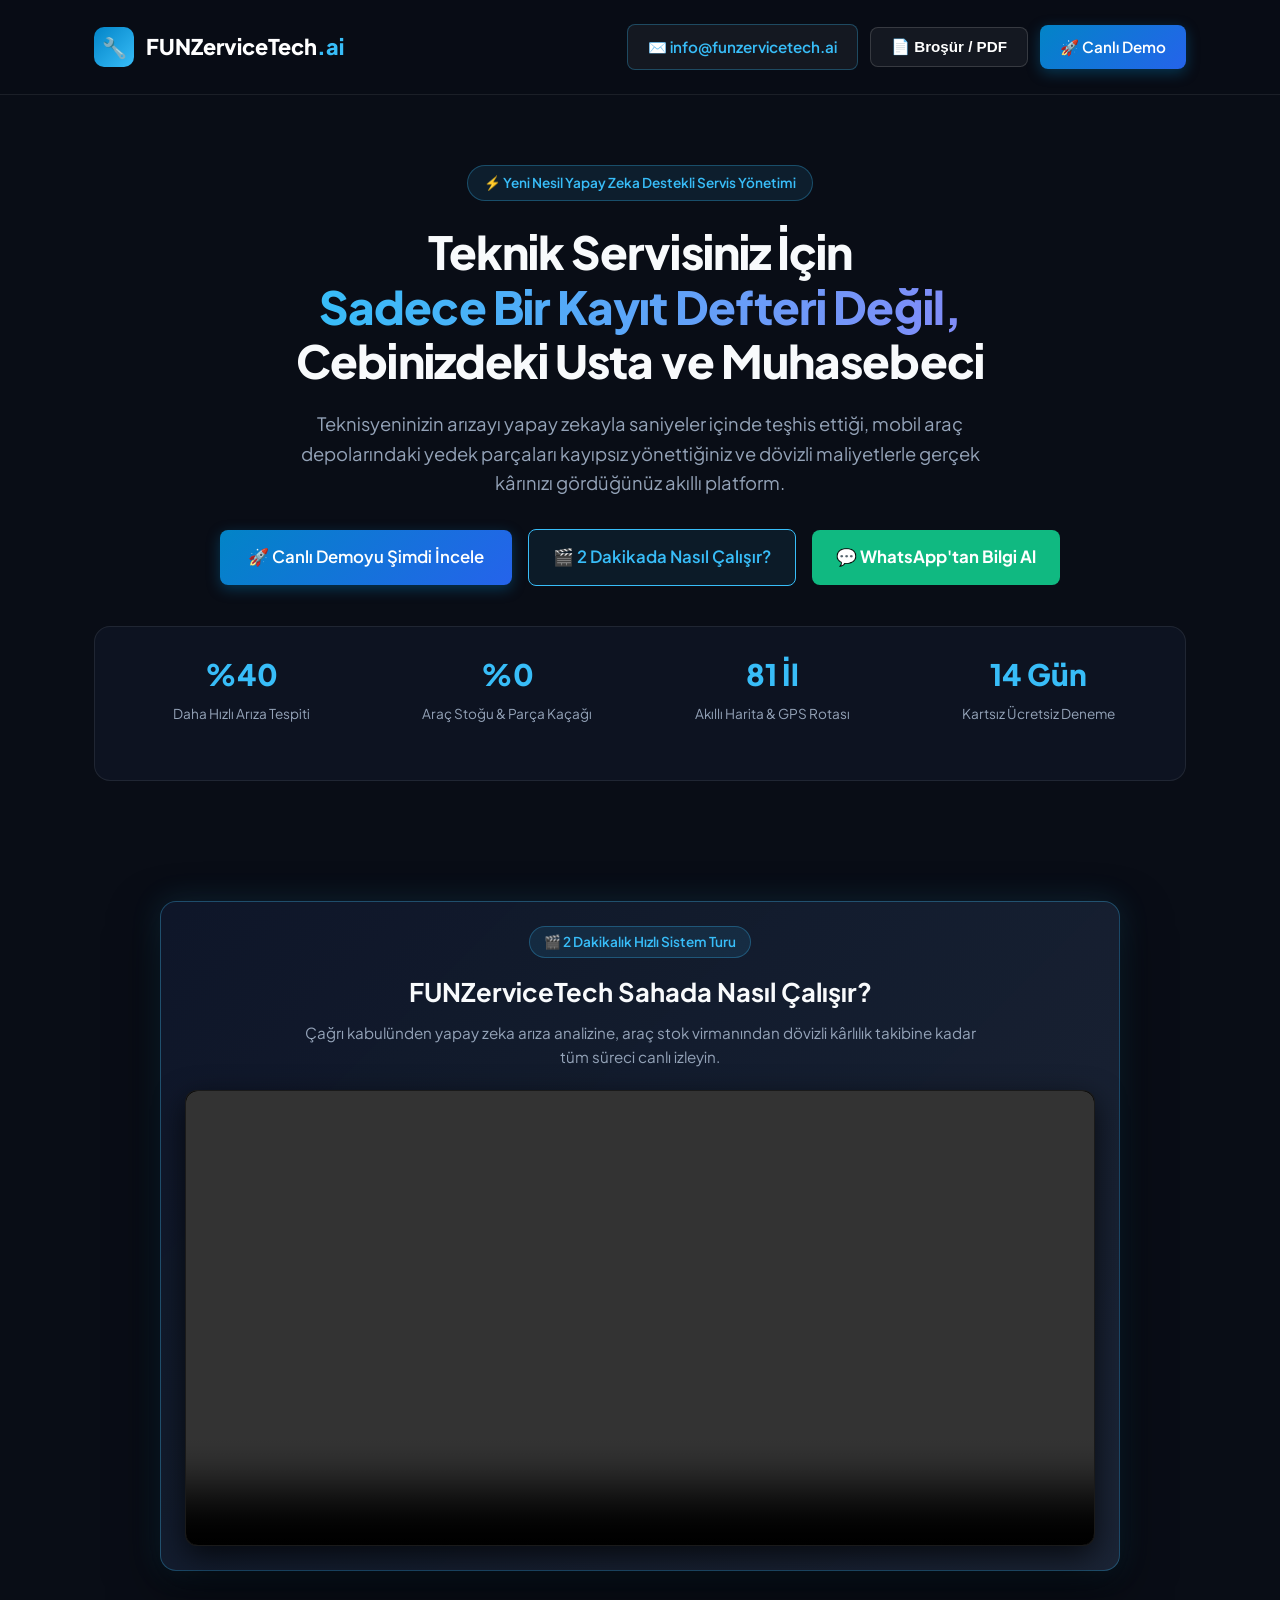
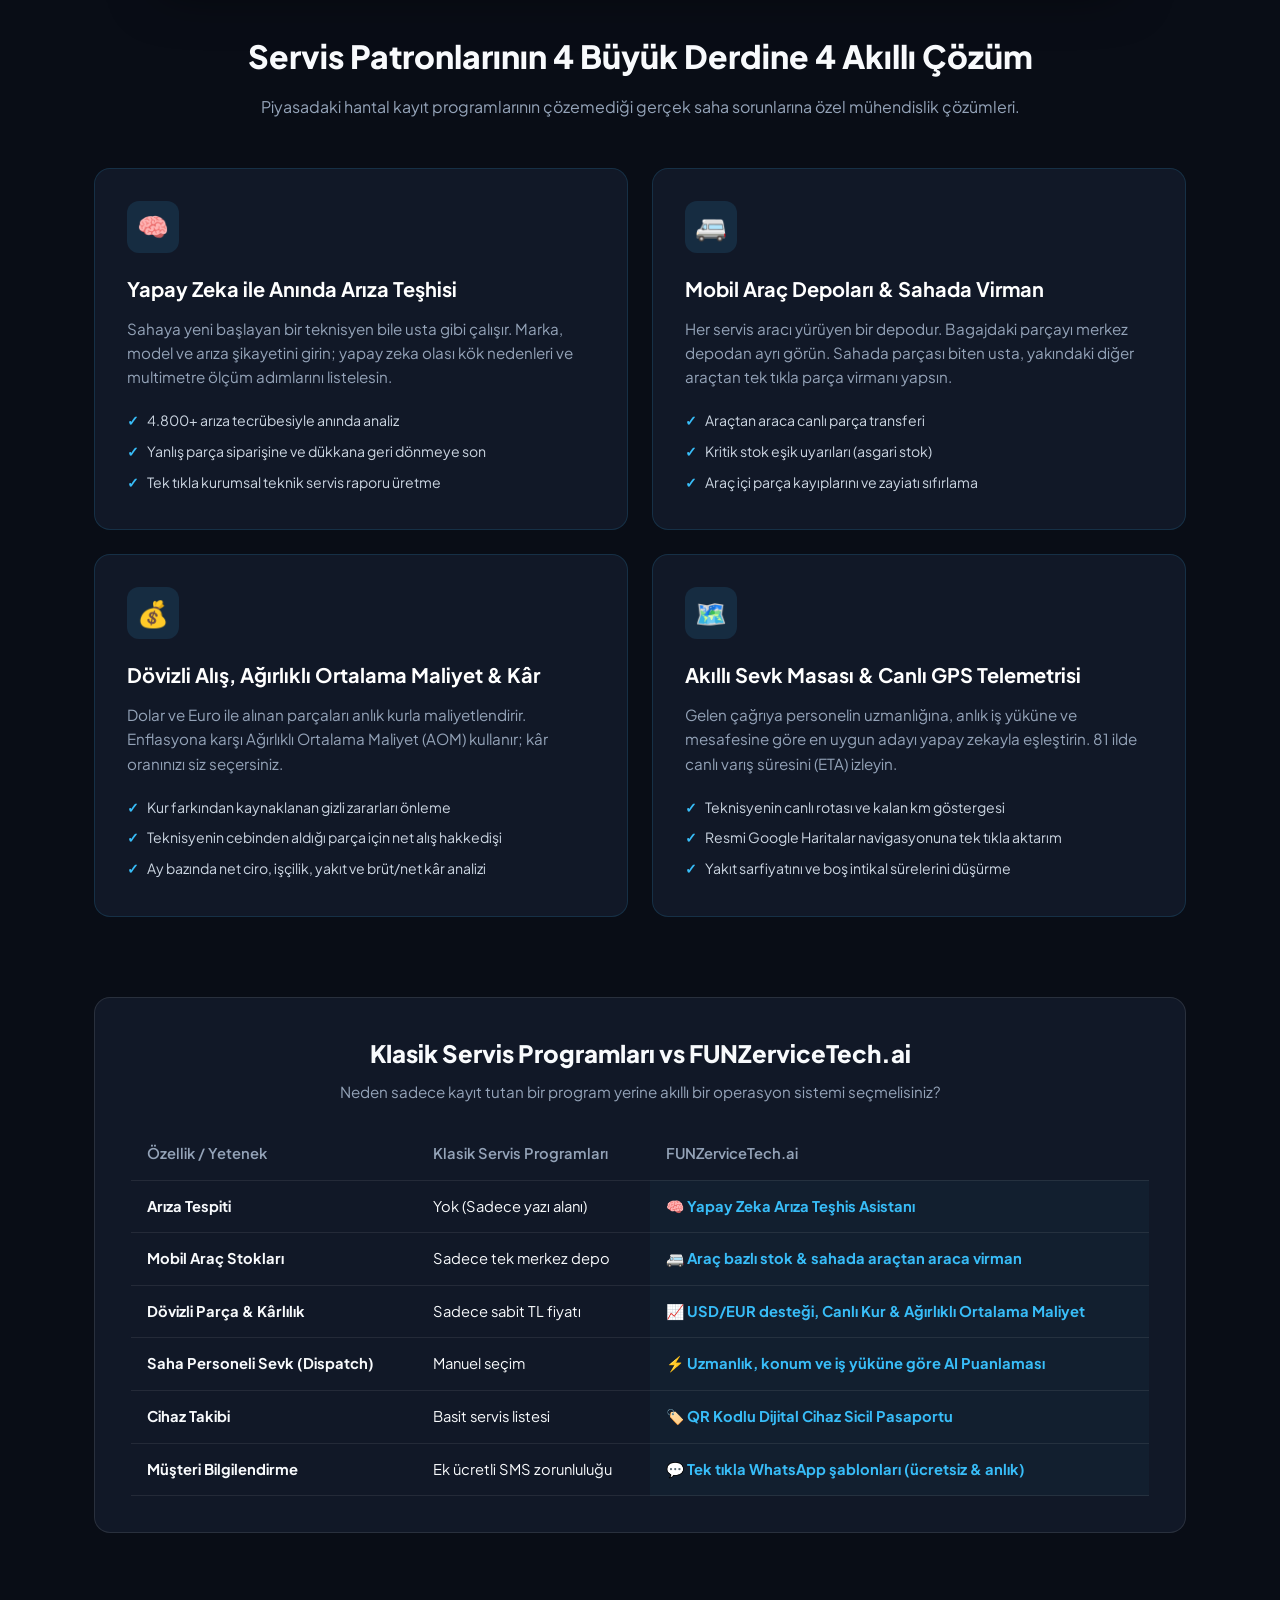
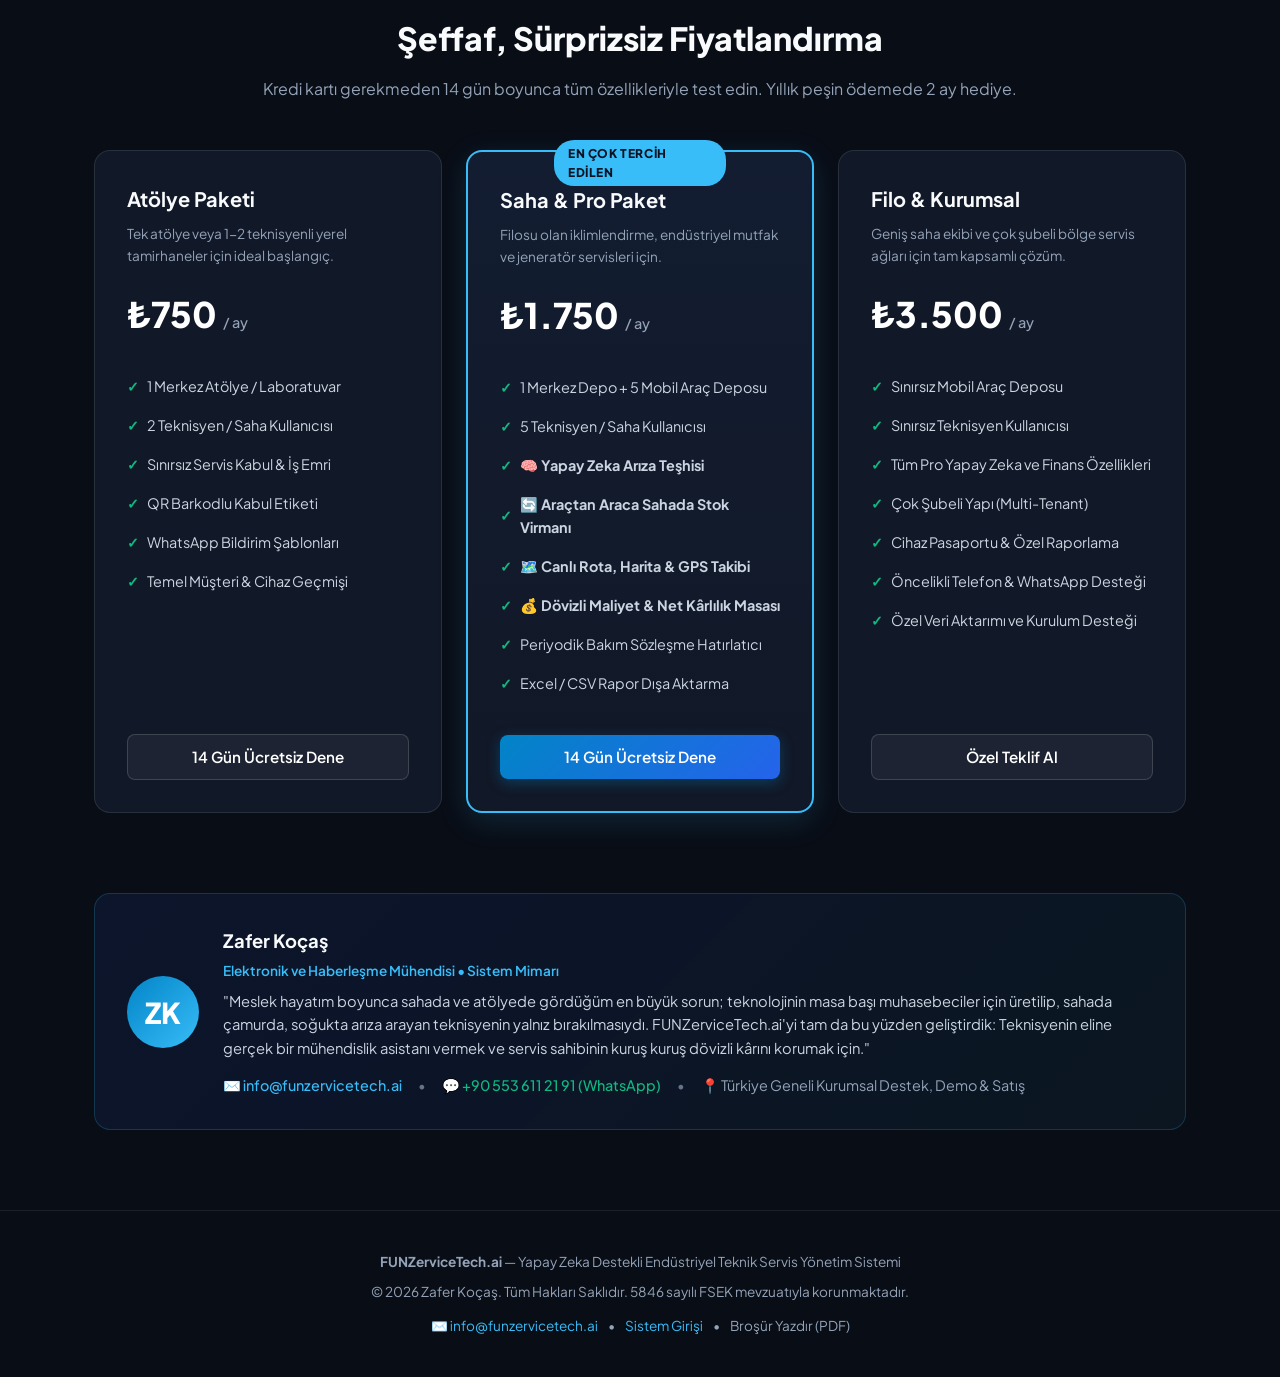
==== commit 9ac0680b: "feat(video): embed 2-min product tour video with voiceover and ambient music on tanitim.html" ====
--- a/tanitim.html
+++ b/tanitim.html
@@ -423,6 +423,9 @@
         <a href="index.html" class="btn btn-primary" style="padding: 14px 28px; font-size: 1.05rem;">
           <span>🚀 Canlı Demoyu Şimdi İncele</span>
         </a>
+        <a href="#video-tanitim-section" class="btn btn-outline" style="padding: 14px 24px; font-size: 1.05rem; border: 1px solid #38bdf8; color: #38bdf8; background: rgba(56, 189, 248, 0.08); font-weight: 600; text-decoration: none; display: inline-flex; align-items: center; gap: 8px;">
+          <span>🎬 2 Dakikada Nasıl Çalışır?</span>
+        </a>
         <a href="https://wa.me/905536112191?text=Merhaba%20Zafer%20Bey,%20FUNZerviceTech.ai%20teknik%20servis%20yaz%C4%B1l%C4%B1m%C4%B1%20hakk%C4%B1nda%20bilgi%20almak%20istiyorum." class="btn btn-whatsapp" target="_blank" style="padding: 14px 24px; font-size: 1.05rem;">
           <span>💬 WhatsApp'tan Bilgi Al</span>
         </a>
@@ -446,6 +449,28 @@
           <h3>14 Gün</h3>
           <p>Kartsız Ücretsiz Deneme</p>
         </div>
+      </div>
+    </div>
+  </section>
+
+  <!-- Video Tanıtım Bölümü -->
+  <section class="container" id="video-tanitim-section" style="margin-top: 10px; margin-bottom: 60px;">
+    <div style="background: linear-gradient(135deg, rgba(15, 23, 42, 0.95), rgba(30, 41, 59, 0.85)); border: 1px solid rgba(56, 189, 248, 0.3); border-radius: 16px; padding: 24px; box-shadow: 0 20px 50px rgba(0, 0, 0, 0.5), 0 0 30px rgba(56, 189, 248, 0.15); max-width: 960px; margin: 0 auto; text-align: center;">
+      <div style="display: inline-flex; align-items: center; gap: 8px; background: rgba(56, 189, 248, 0.1); border: 1px solid rgba(56, 189, 248, 0.3); border-radius: 20px; padding: 4px 14px; margin-bottom: 14px; font-size: 0.85rem; color: #38bdf8; font-weight: 600;">
+        <span>🎬 2 Dakikalık Hızlı Sistem Turu</span>
+      </div>
+      <h2 style="font-size: 1.6rem; color: #f8fafc; margin-bottom: 8px; font-weight: 700;">
+        FUNZerviceTech Sahada Nasıl Çalışır?
+      </h2>
+      <p style="color: #94a3b8; font-size: 0.95rem; margin-bottom: 20px; max-width: 680px; margin-left: auto; margin-right: auto;">
+        Çağrı kabulünden yapay zeka arıza analizine, araç stok virmanından dövizli kârlılık takibine kadar tüm süreci canlı izleyin.
+      </p>
+      
+      <div style="position: relative; border-radius: 12px; overflow: hidden; border: 1px solid rgba(255,255,255,0.1); background: #000; box-shadow: 0 10px 30px rgba(0,0,0,0.7);">
+        <video id="tanitim-video-player" controls preload="metadata" style="width: 100%; max-height: 540px; display: block; border-radius: 12px;">
+          <source src="funzervicetech_tanitim.mp4" type="video/mp4">
+          Tarayıcınız video oynatmayı desteklemiyor.
+        </video>
       </div>
     </div>
   </section>
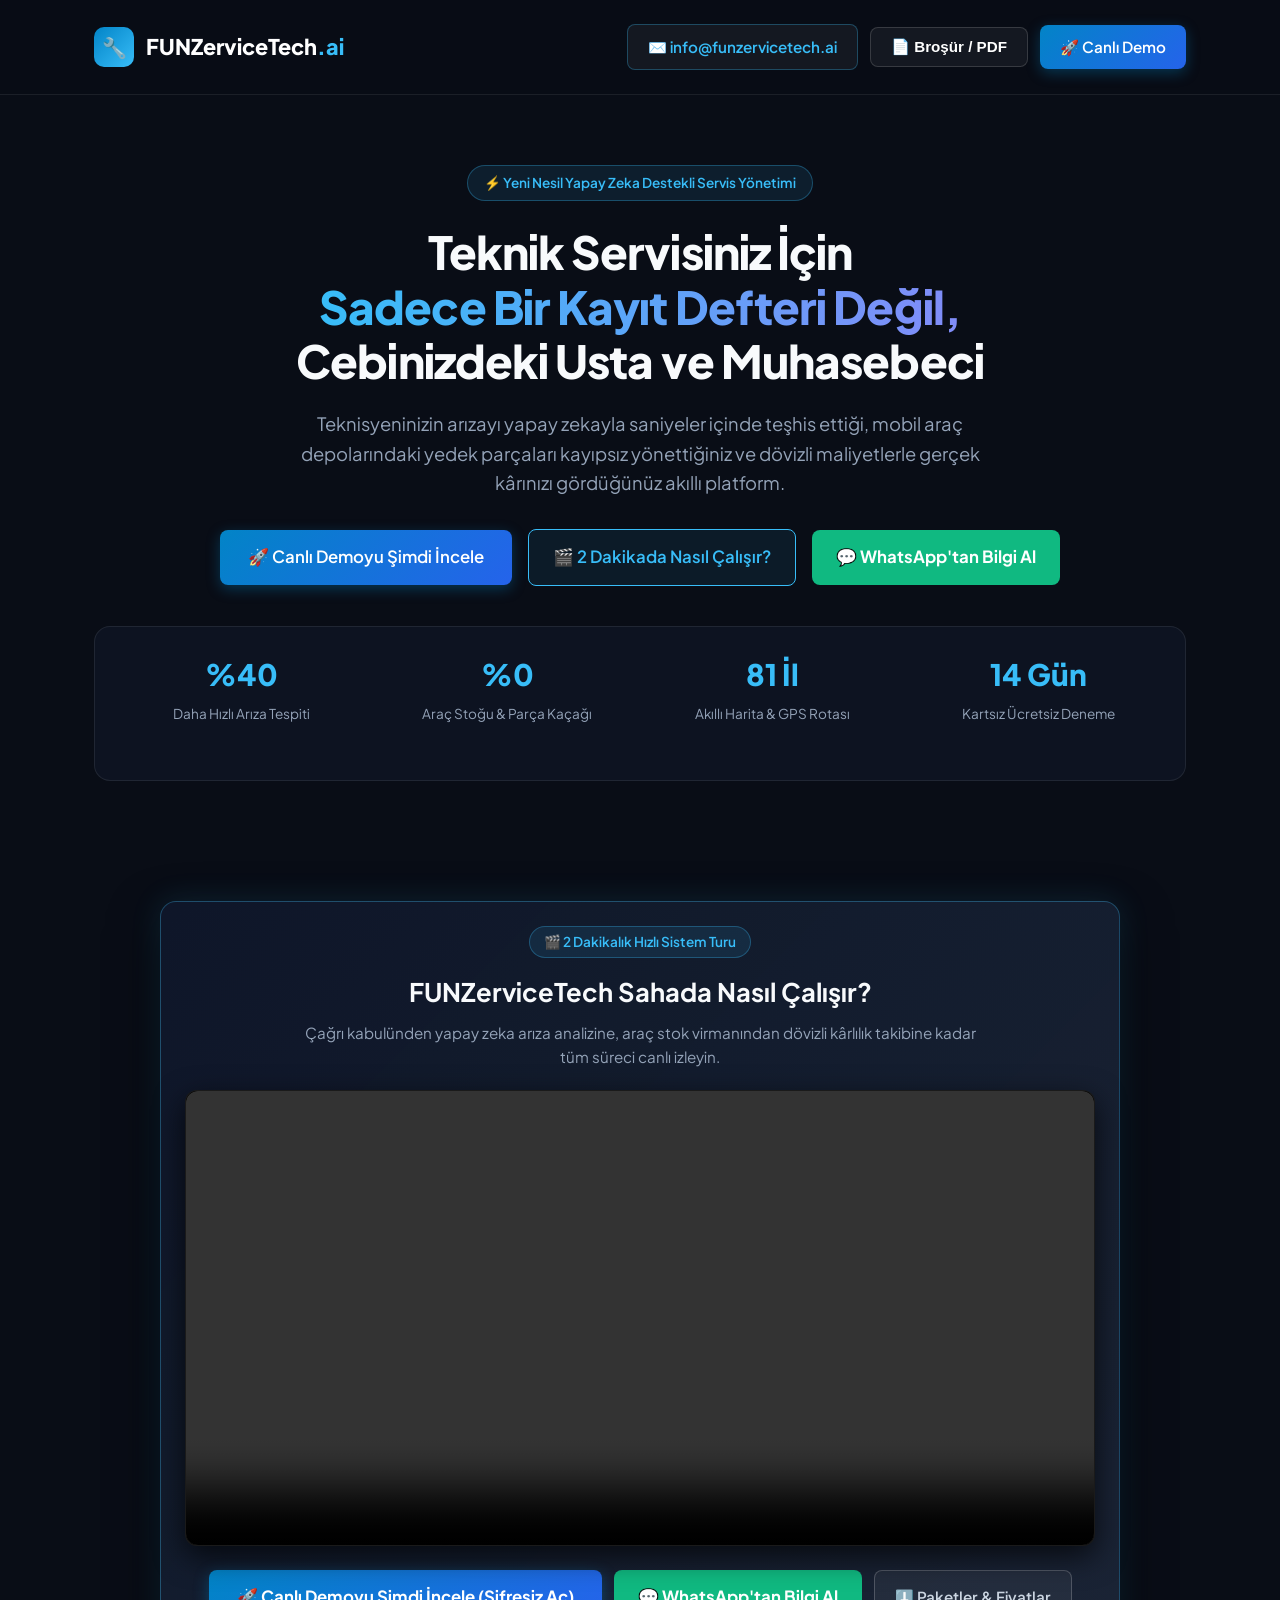
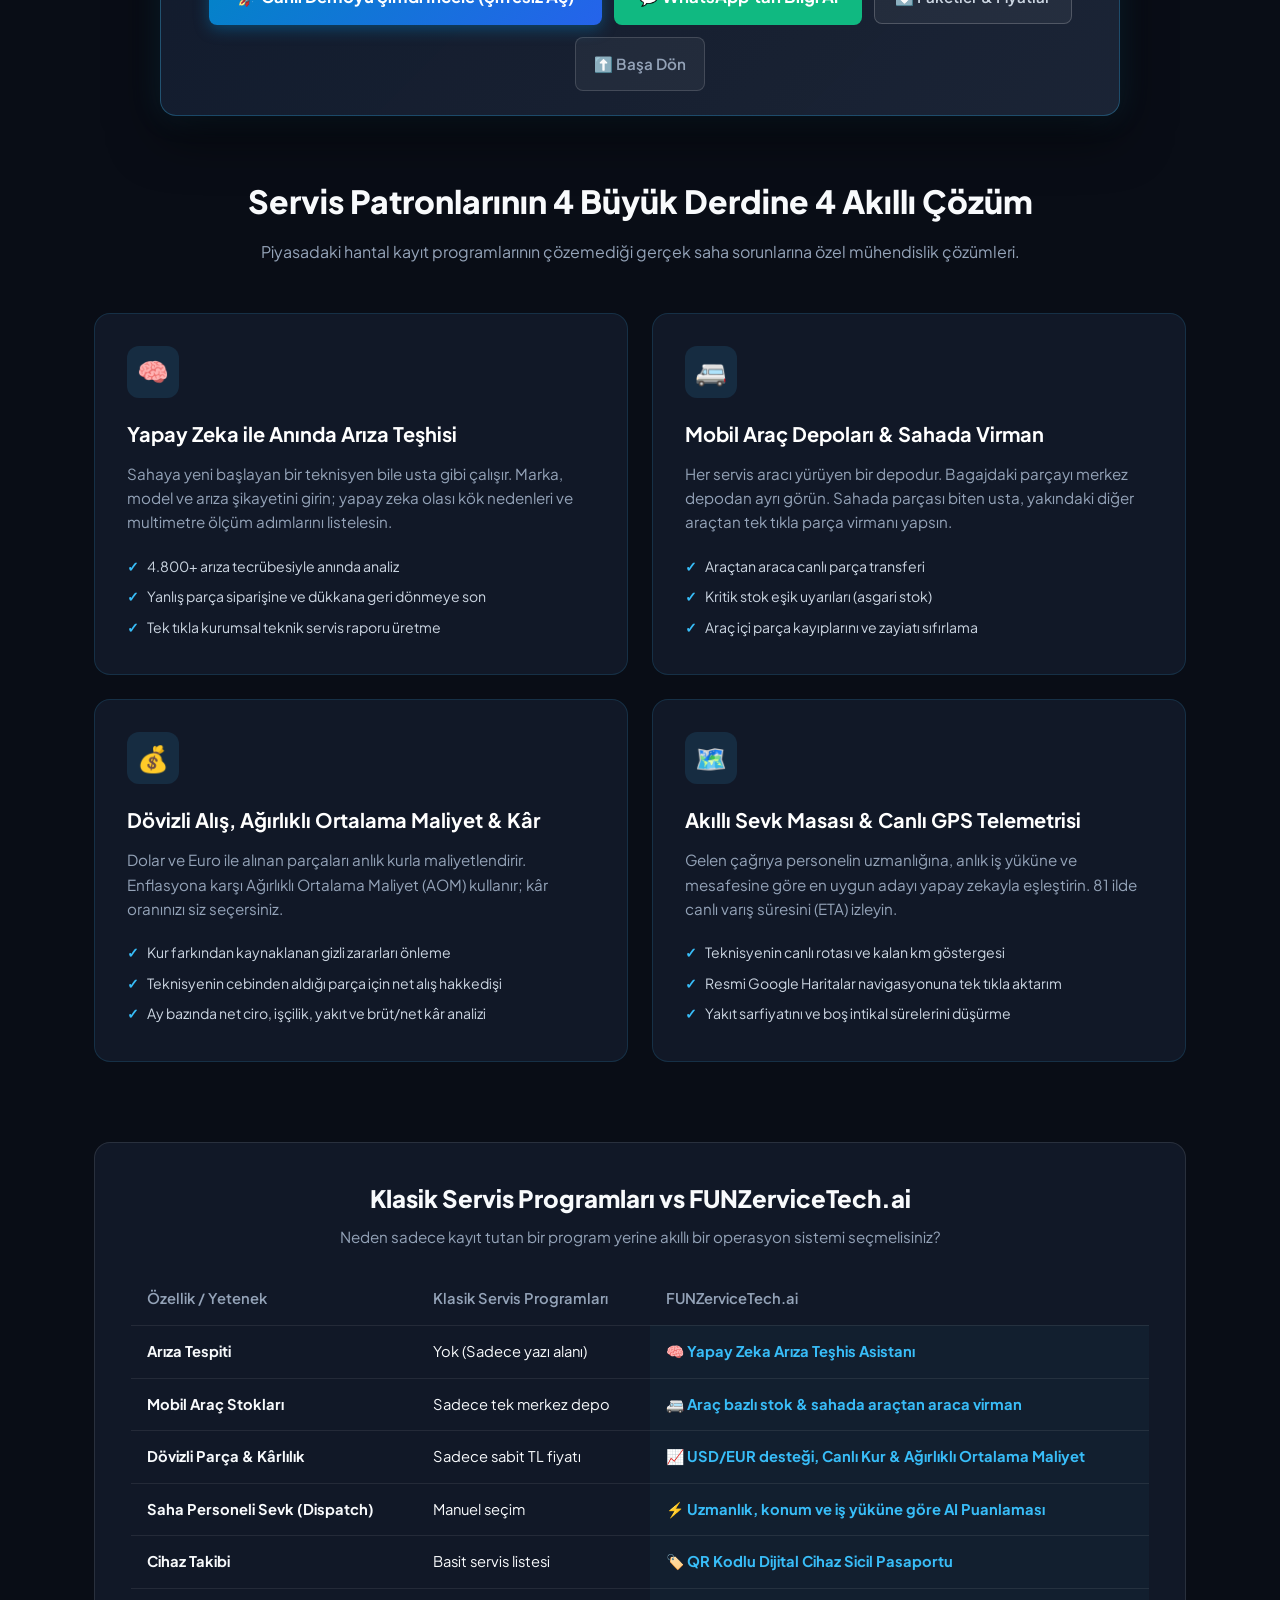
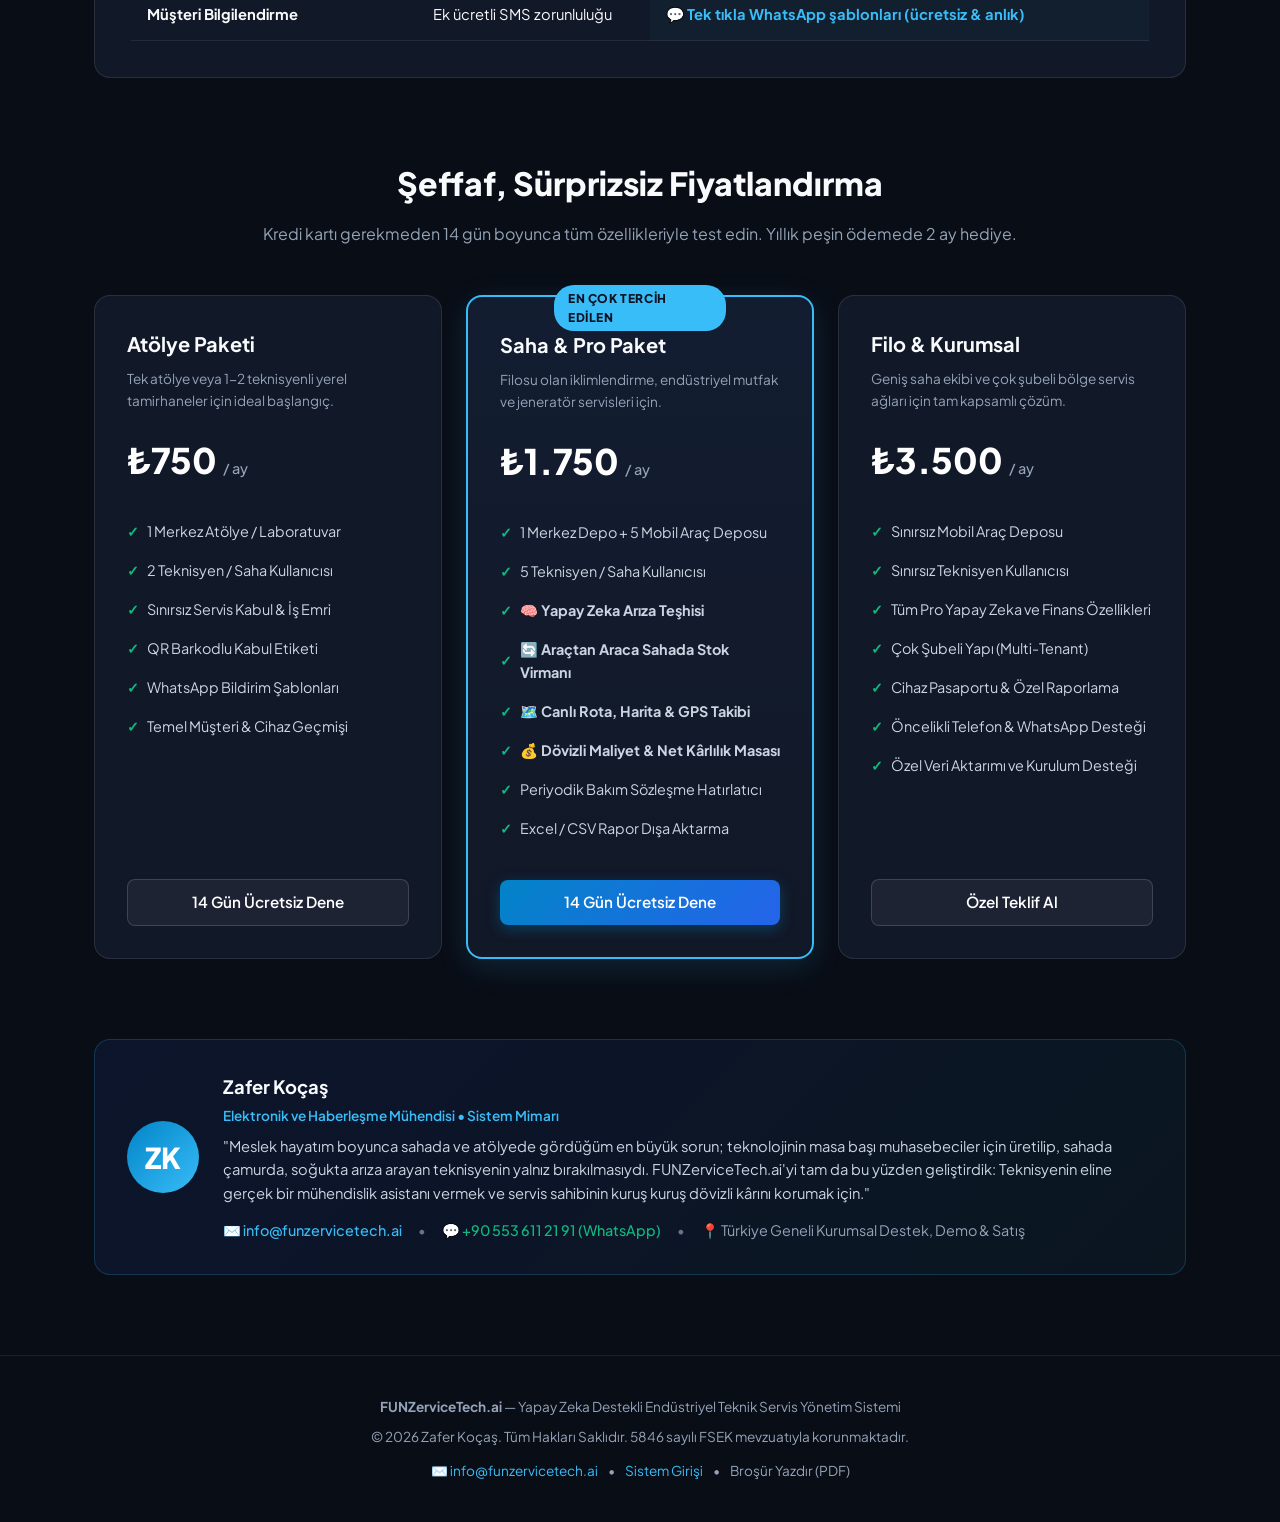
==== commit 8bb179fe: "fix(demo): enable direct passwordless demo access and add exit action bar under video" ====
--- a/tanitim.html
+++ b/tanitim.html
@@ -398,7 +398,7 @@
         <button type="button" class="btn btn-outline" onclick="window.print()" title="Bu broşürü yazdır veya PDF olarak kaydet">
           <span>📄 Broşür / PDF</span>
         </button>
-        <a href="index.html" class="btn btn-primary" title="Canlı Çalışan Sistemi Aç">
+        <a href="index.html?demo=1" class="btn btn-primary" title="Canlı Çalışan Sistemi Aç">
           <span>🚀 Canlı Demo</span>
         </a>
       </div>
@@ -420,7 +420,7 @@
         Teknisyeninizin arızayı yapay zekayla saniyeler içinde teşhis ettiği, mobil araç depolarındaki yedek parçaları kayıpsız yönettiğiniz ve dövizli maliyetlerle gerçek kârınızı gördüğünüz akıllı platform.
       </p>
       <div class="hero-cta">
-        <a href="index.html" class="btn btn-primary" style="padding: 14px 28px; font-size: 1.05rem;">
+        <a href="index.html?demo=1" class="btn btn-primary" style="padding: 14px 28px; font-size: 1.05rem;">
           <span>🚀 Canlı Demoyu Şimdi İncele</span>
         </a>
         <a href="#video-tanitim-section" class="btn btn-outline" style="padding: 14px 24px; font-size: 1.05rem; border: 1px solid #38bdf8; color: #38bdf8; background: rgba(56, 189, 248, 0.08); font-weight: 600; text-decoration: none; display: inline-flex; align-items: center; gap: 8px;">
@@ -471,6 +471,22 @@
           <source src="funzervicetech_tanitim.mp4" type="video/mp4">
           Tarayıcınız video oynatmayı desteklemiyor.
         </video>
+      </div>
+
+      <!-- Video Altı Hızlı Aksiyon & Çıkış Çubuğu -->
+      <div style="display: flex; justify-content: center; align-items: center; gap: 12px; margin-top: 24px; flex-wrap: wrap;">
+        <a href="index.html?demo=1" class="btn btn-primary" style="padding: 14px 28px; font-size: 1.05rem; font-weight: 700; background: linear-gradient(135deg, #0284c7, #2563eb); text-decoration: none; box-shadow: 0 4px 15px rgba(2, 132, 199, 0.4);">
+          <span>🚀 Canlı Demoyu Şimdi İncele (Şifresiz Aç)</span>
+        </a>
+        <a href="https://wa.me/905536112191?text=Merhaba%20Zafer%20Bey,%20FUNZerviceTech.ai%20teknik%20servis%20yaz%C4%B1l%C4%B1m%C4%B1%20hakk%C4%B1nda%20bilgi%20almak%20istiyorum." class="btn btn-whatsapp" target="_blank" style="padding: 14px 24px; font-size: 1.05rem; text-decoration: none;">
+          <span>💬 WhatsApp'tan Bilgi Al</span>
+        </a>
+        <a href="#fiyatlandirma" class="btn btn-outline" style="padding: 14px 20px; font-size: 0.95rem; border: 1px solid rgba(255,255,255,0.2); color: #cbd5e1; text-decoration: none;">
+          <span>⬇️ Paketler & Fiyatlar</span>
+        </a>
+        <a href="#" class="btn btn-outline" style="padding: 14px 18px; font-size: 0.95rem; border: 1px solid rgba(255,255,255,0.15); color: #94a3b8; text-decoration: none;" title="Sayfanın Başına Dön">
+          <span>⬆️ Başa Dön</span>
+        </a>
       </div>
     </div>
   </section>
@@ -623,7 +639,7 @@
           <li>Periyodik Bakım Sözleşme Hatırlatıcı</li>
           <li>Excel / CSV Rapor Dışa Aktarma</li>
         </ul>
-        <a href="index.html" class="btn btn-primary" style="width: 100%; justify-content: center;">14 Gün Ücretsiz Dene</a>
+        <a href="index.html?demo=1" class="btn btn-primary" style="width: 100%; justify-content: center;">14 Gün Ücretsiz Dene</a>
       </div>
 
       <!-- 3. Filo & Kurumsal -->
@@ -673,7 +689,7 @@
       <p>© 2026 Zafer Koçaş. Tüm Hakları Saklıdır. 5846 sayılı FSEK mevzuatıyla korunmaktadır.</p>
       <p style="margin-top: 12px; font-size: 0.85rem;">
         <a href="mailto:info@funzervicetech.ai" style="color: var(--accent-cyan); text-decoration: none; margin: 0 8px;">✉️ info@funzervicetech.ai</a> • 
-        <a href="index.html" style="color: var(--accent-cyan); text-decoration: none; margin: 0 8px;">Sistem Girişi</a> • 
+        <a href="index.html?demo=1" style="color: var(--accent-cyan); text-decoration: none; margin: 0 8px;">Sistem Girişi</a> • 
         <a href="javascript:window.print()" style="color: var(--text-muted); text-decoration: none; margin: 0 8px;">Broşür Yazdır (PDF)</a>
       </p>
     </div>
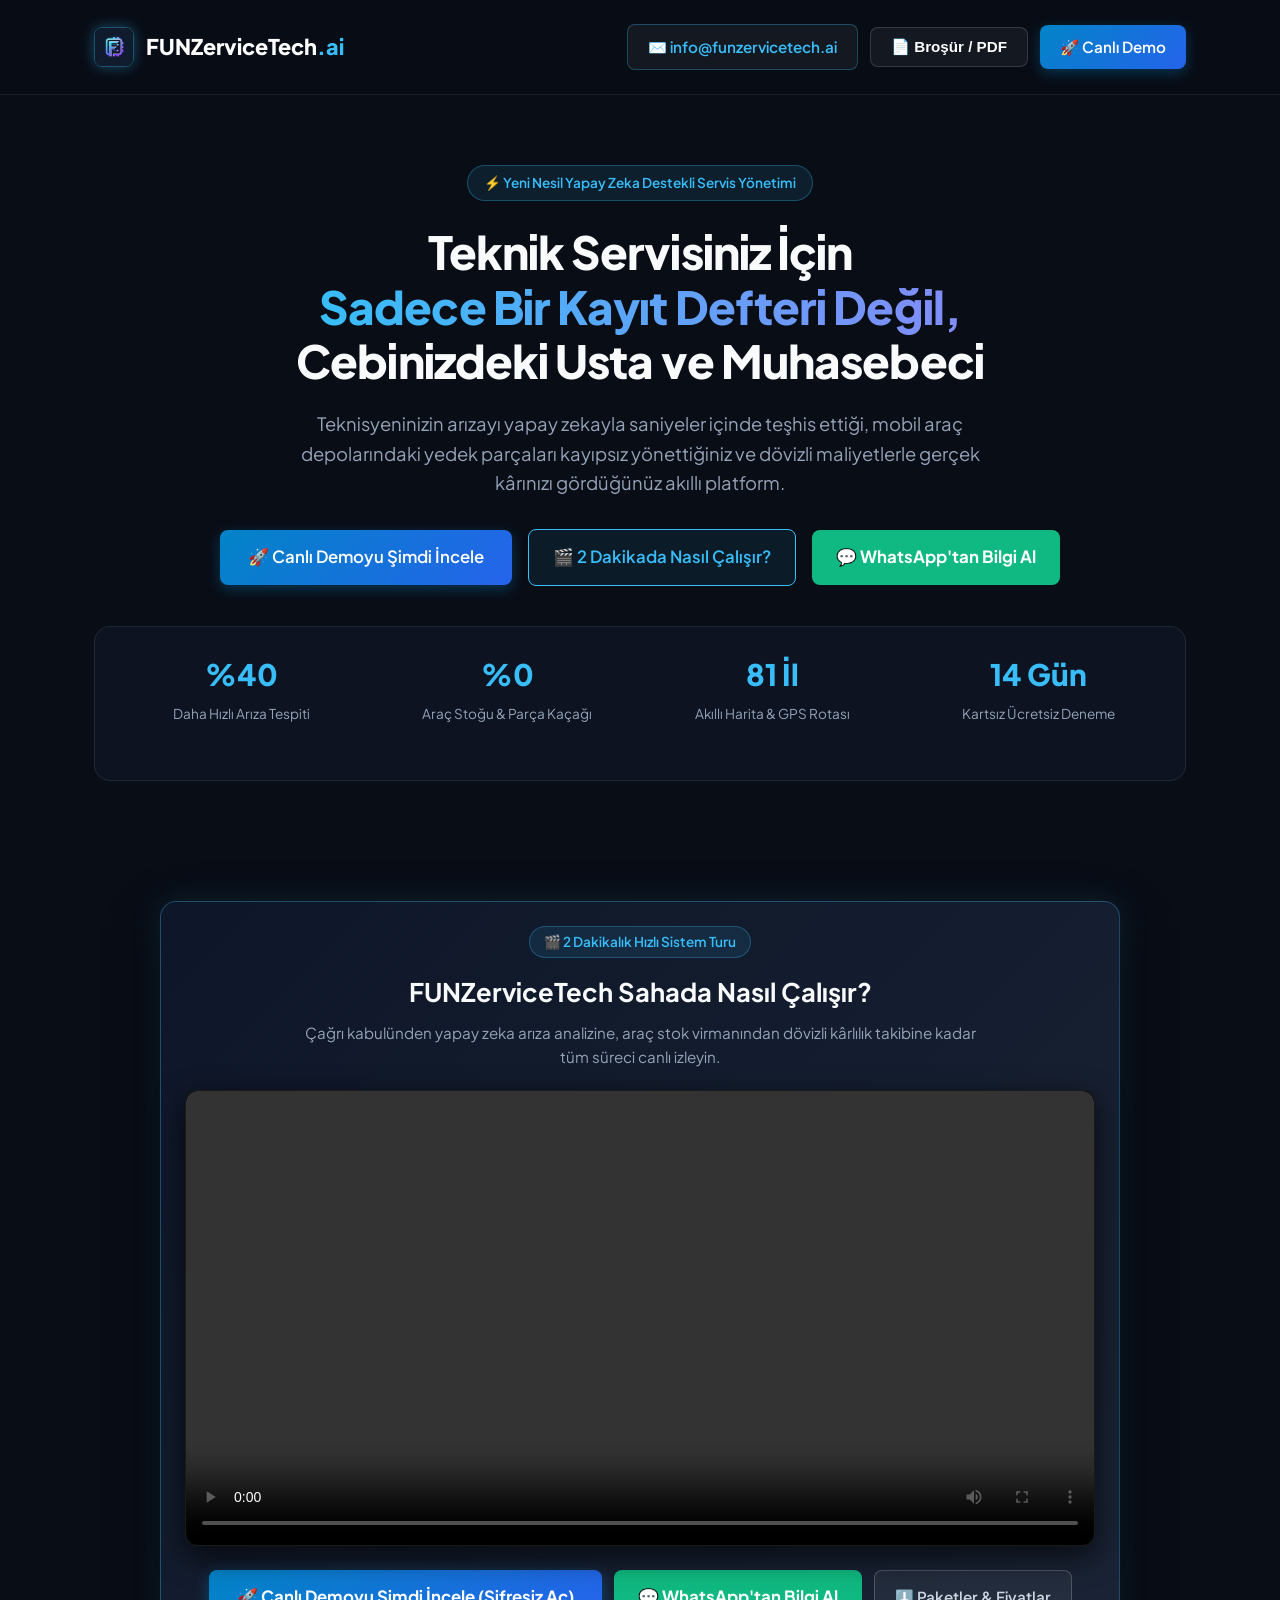
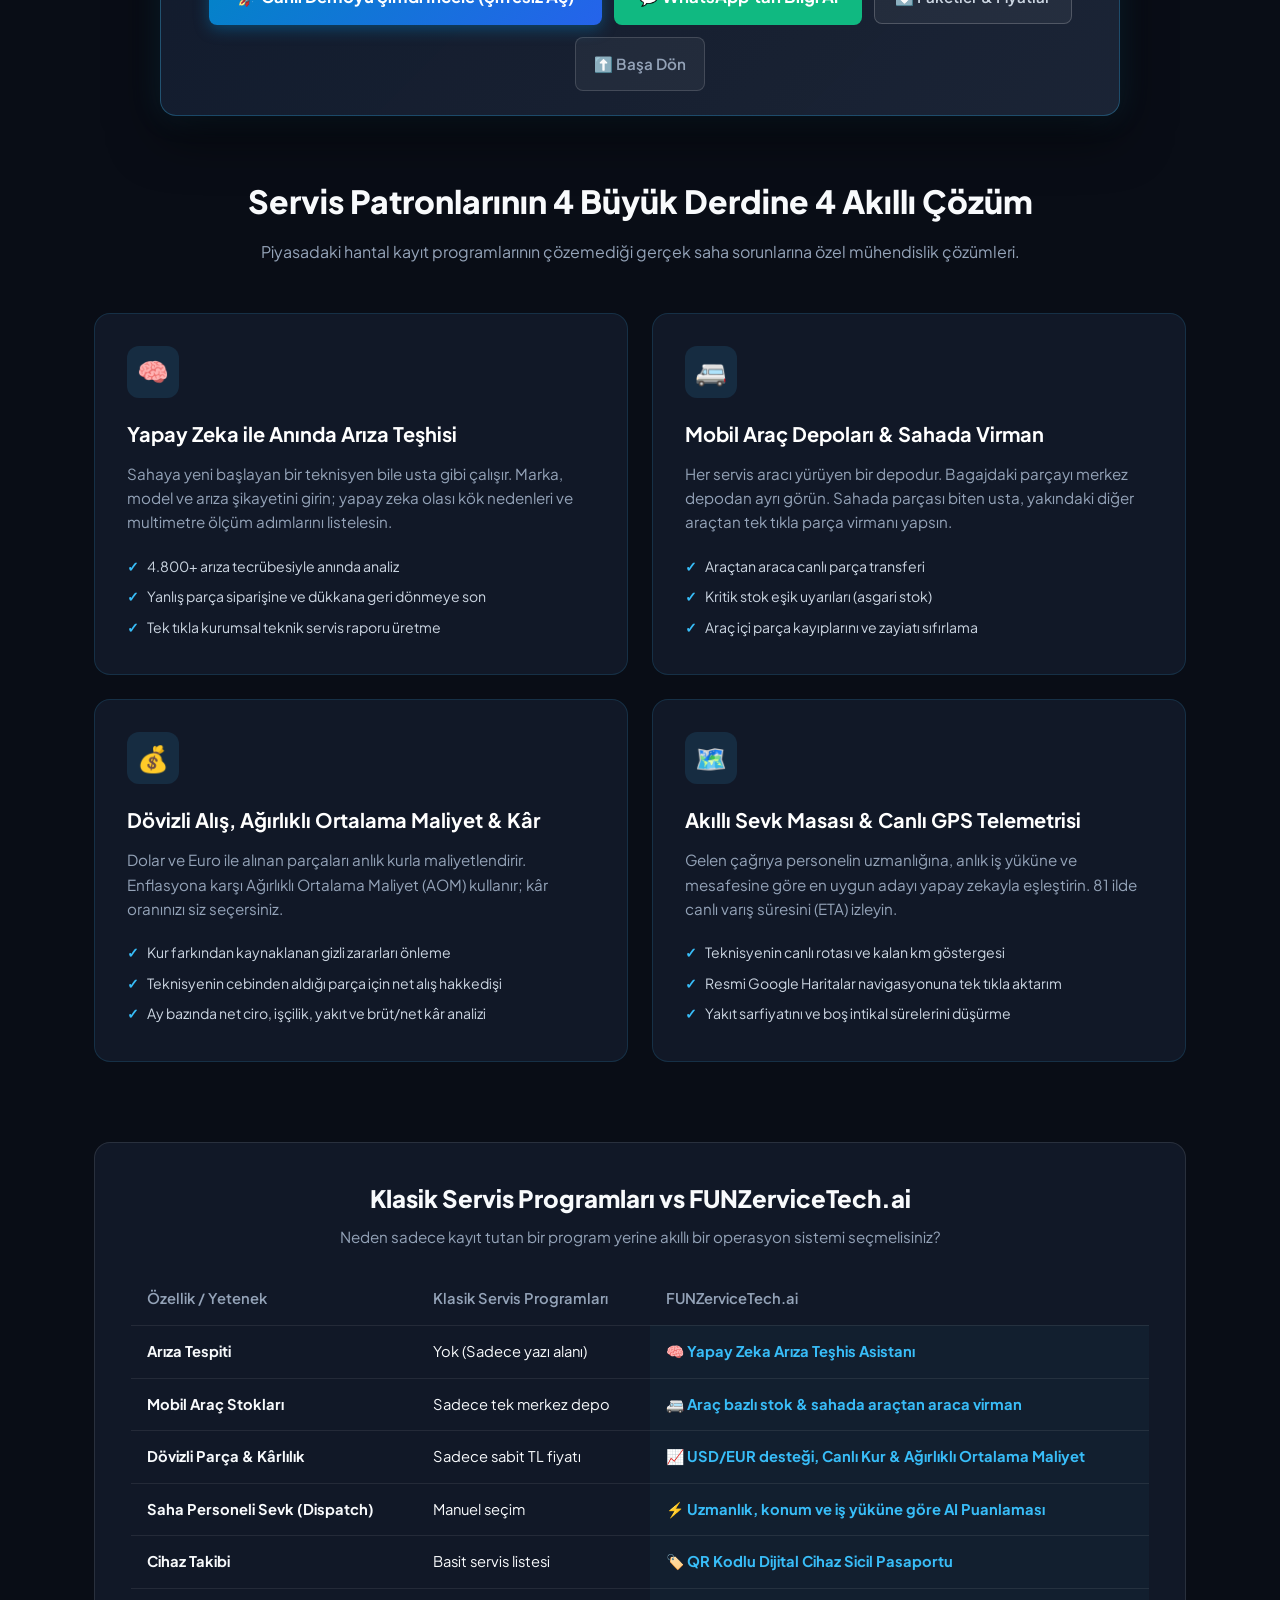
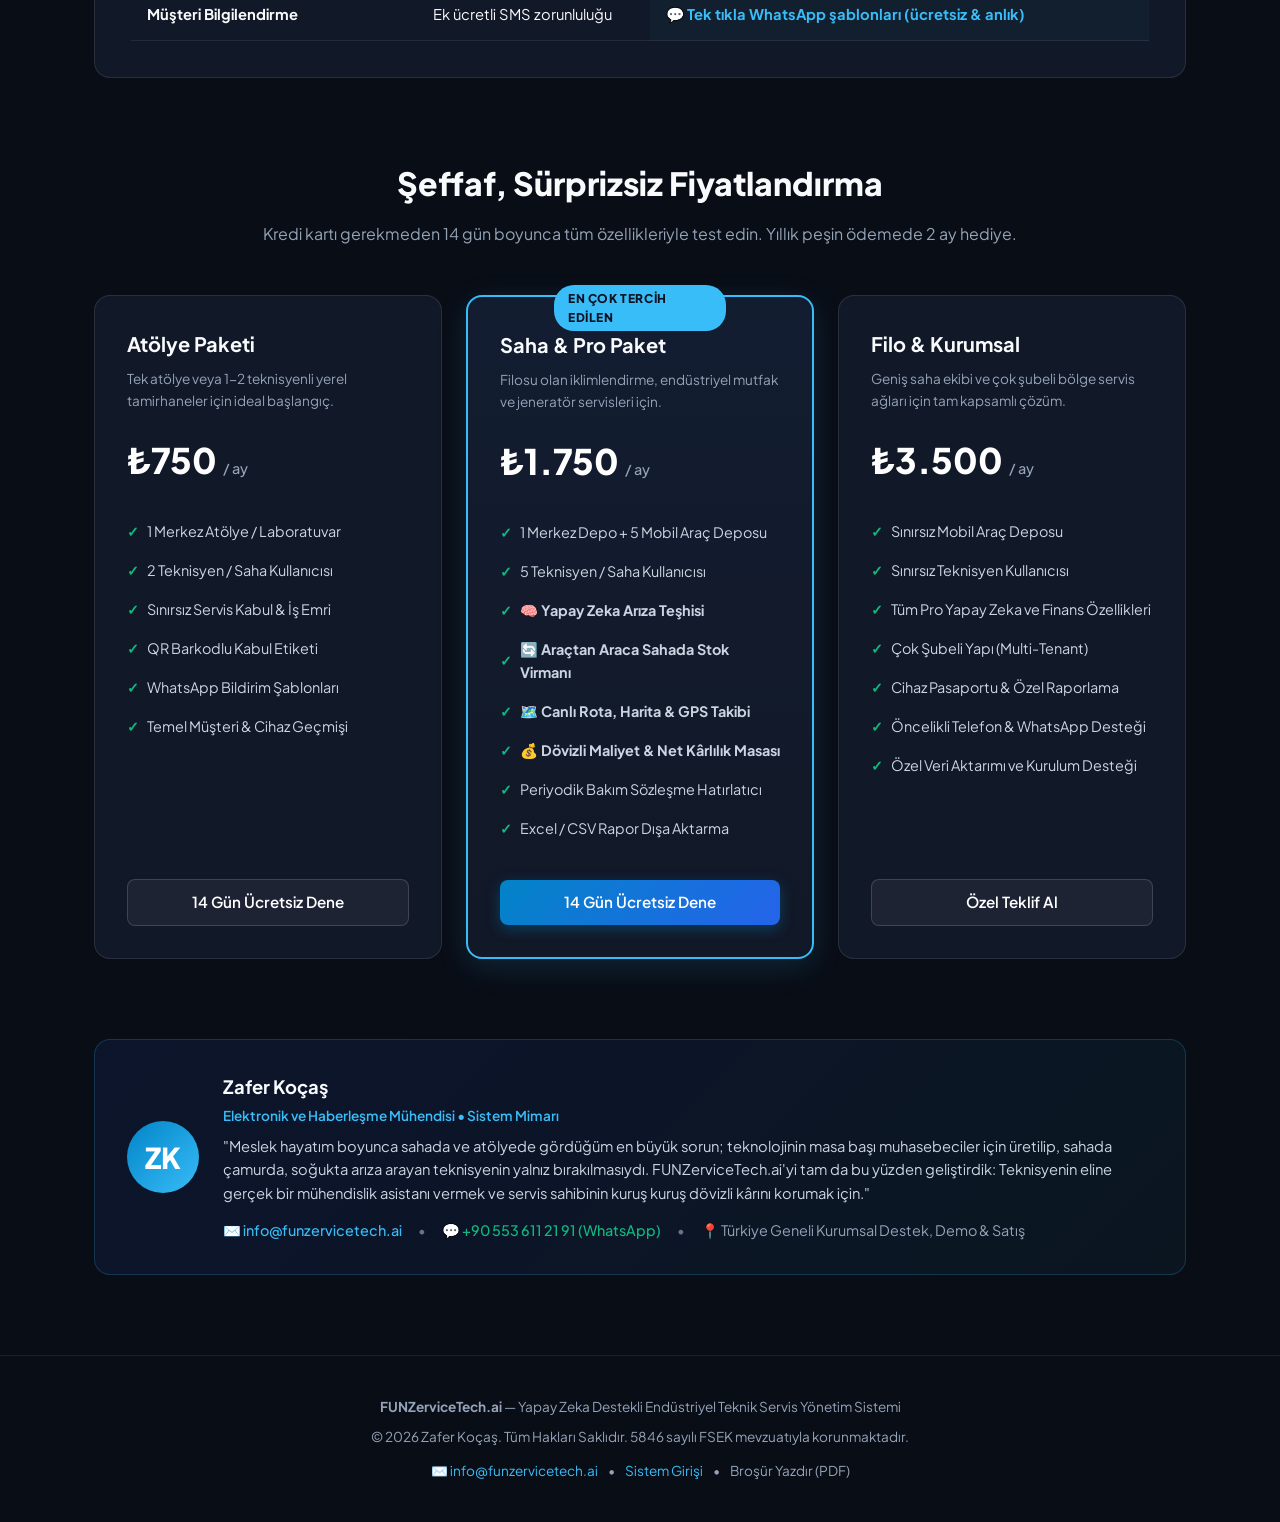
==== commit cd0a3342: "feat: add official brand logo across app, landing page, widget and favicons" ====
--- a/tanitim.html
+++ b/tanitim.html
@@ -5,6 +5,8 @@
   <meta name="viewport" content="width=device-width, initial-scale=1.0">
   <title>FUNZerviceTech.ai | Yapay Zeka Destekli Teknik Servis Yönetim Sistemi</title>
   <meta name="description" content="Klasik servis defteri değil; teknisyeninizin arızayı yapay zekayla anında teşhis ettiği, araç stoklarını kayıpsız yönettiğiniz akıllı servis platformu.">
+  <link rel="icon" type="image/jpeg" href="logo.jpg">
+  <link rel="apple-touch-icon" href="logo.jpg">
   <link rel="preconnect" href="https://fonts.googleapis.com">
   <link rel="preconnect" href="https://fonts.gstatic.com" crossorigin>
   <link href="https://fonts.googleapis.com/css2?family=Plus+Jakarta+Sans:wght@400;500;600;700;800&display=swap" rel="stylesheet">
@@ -388,7 +390,9 @@
   <header>
     <div class="container header-row">
       <a href="index.html" class="logo">
-        <div class="logo-icon">🔧</div>
+        <div class="logo-icon" style="padding: 0; overflow: hidden; background: transparent; border: 1px solid rgba(56, 189, 248, 0.4); box-shadow: 0 0 14px rgba(56, 189, 248, 0.35); border-radius: 8px;">
+          <img src="logo.jpg" alt="FUNZerviceTech.ai" style="width: 100%; height: 100%; object-fit: cover; display: block;">
+        </div>
         <span>FUNZerviceTech<span style="color: var(--accent-cyan);">.ai</span></span>
       </a>
       <div class="header-actions">
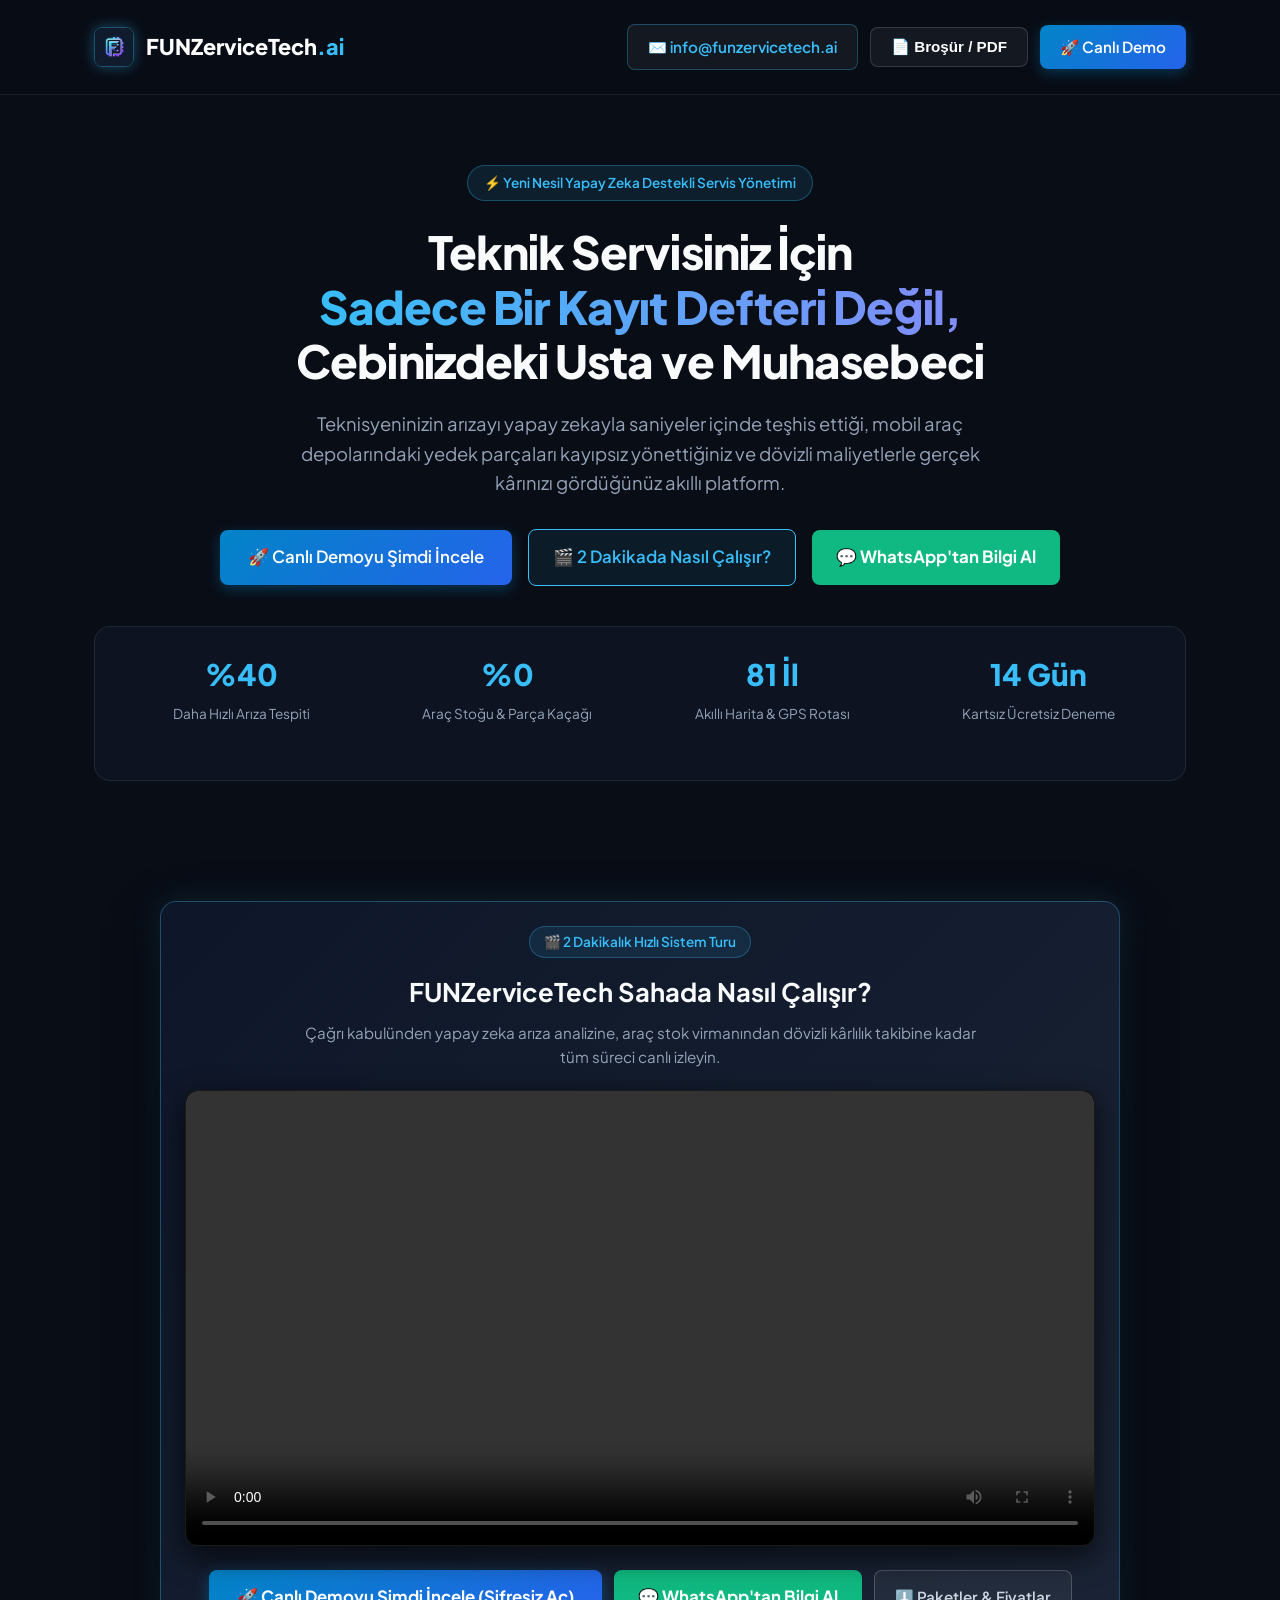
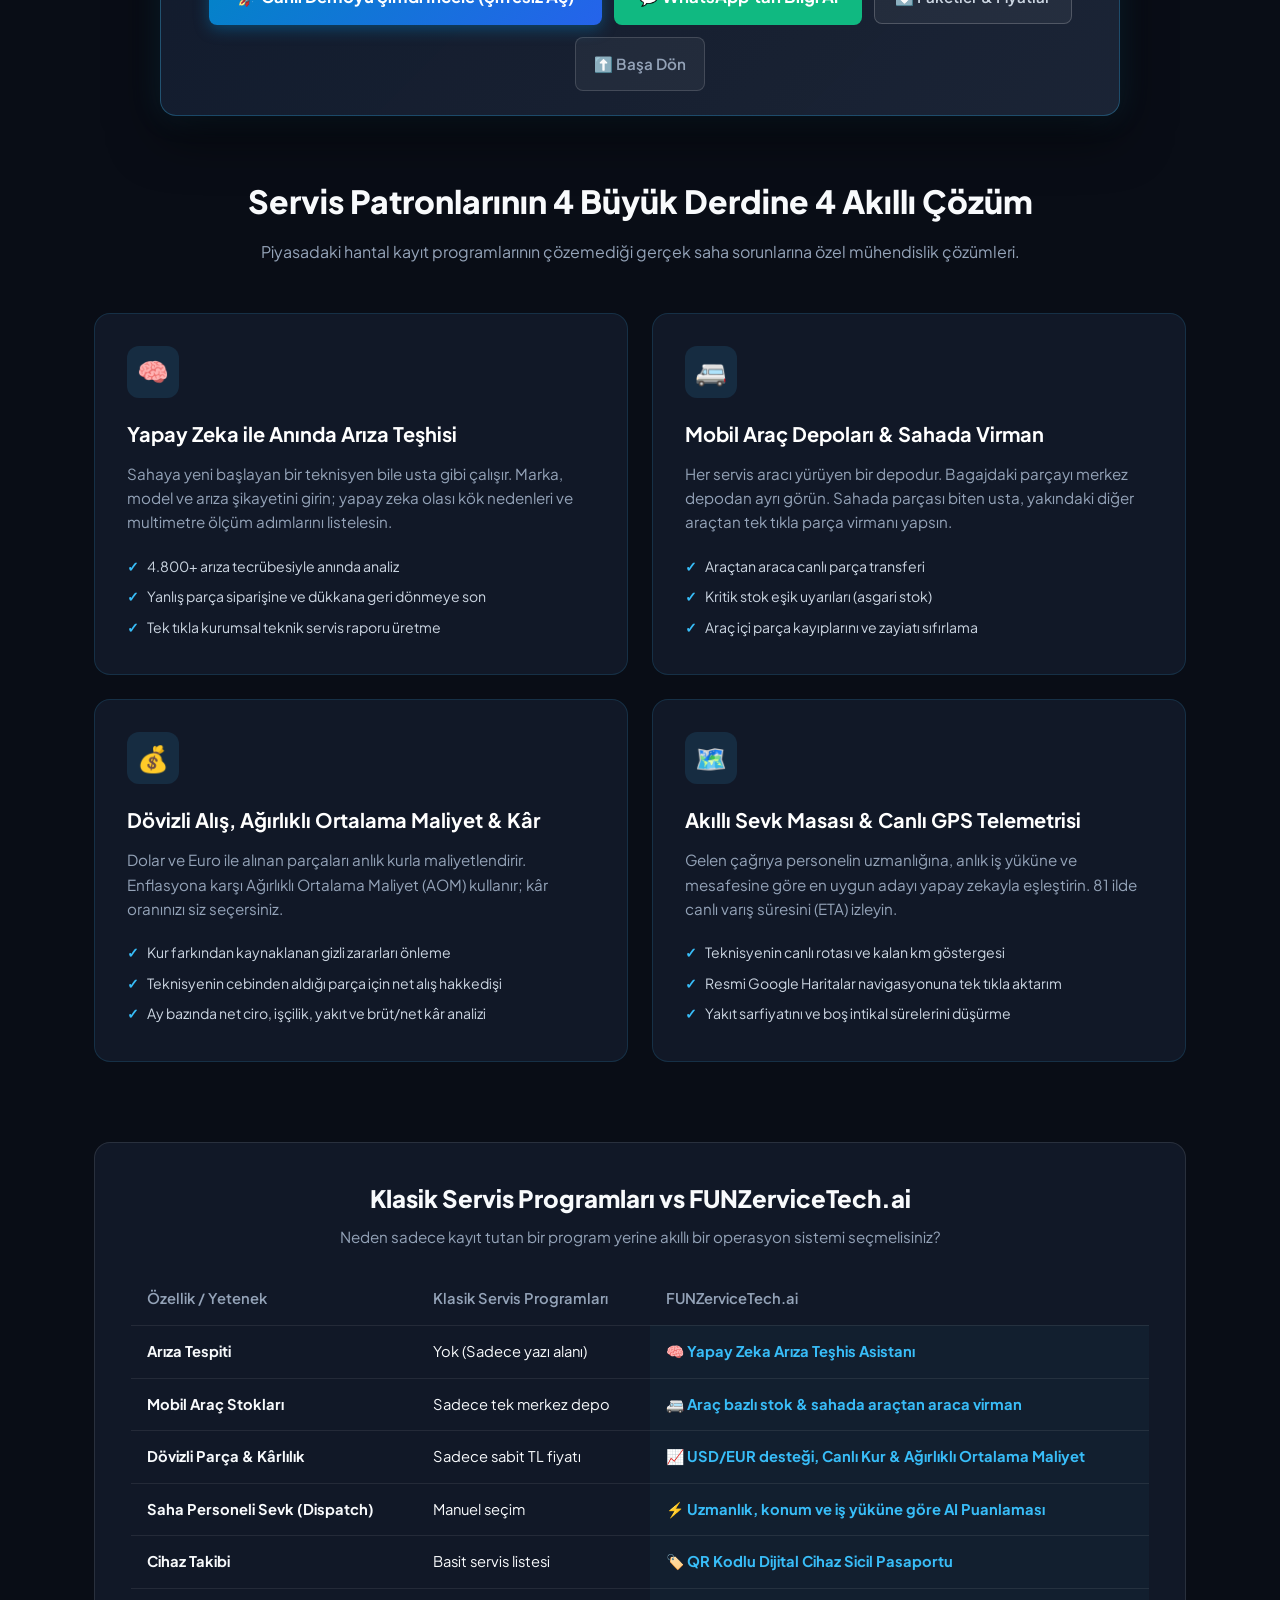
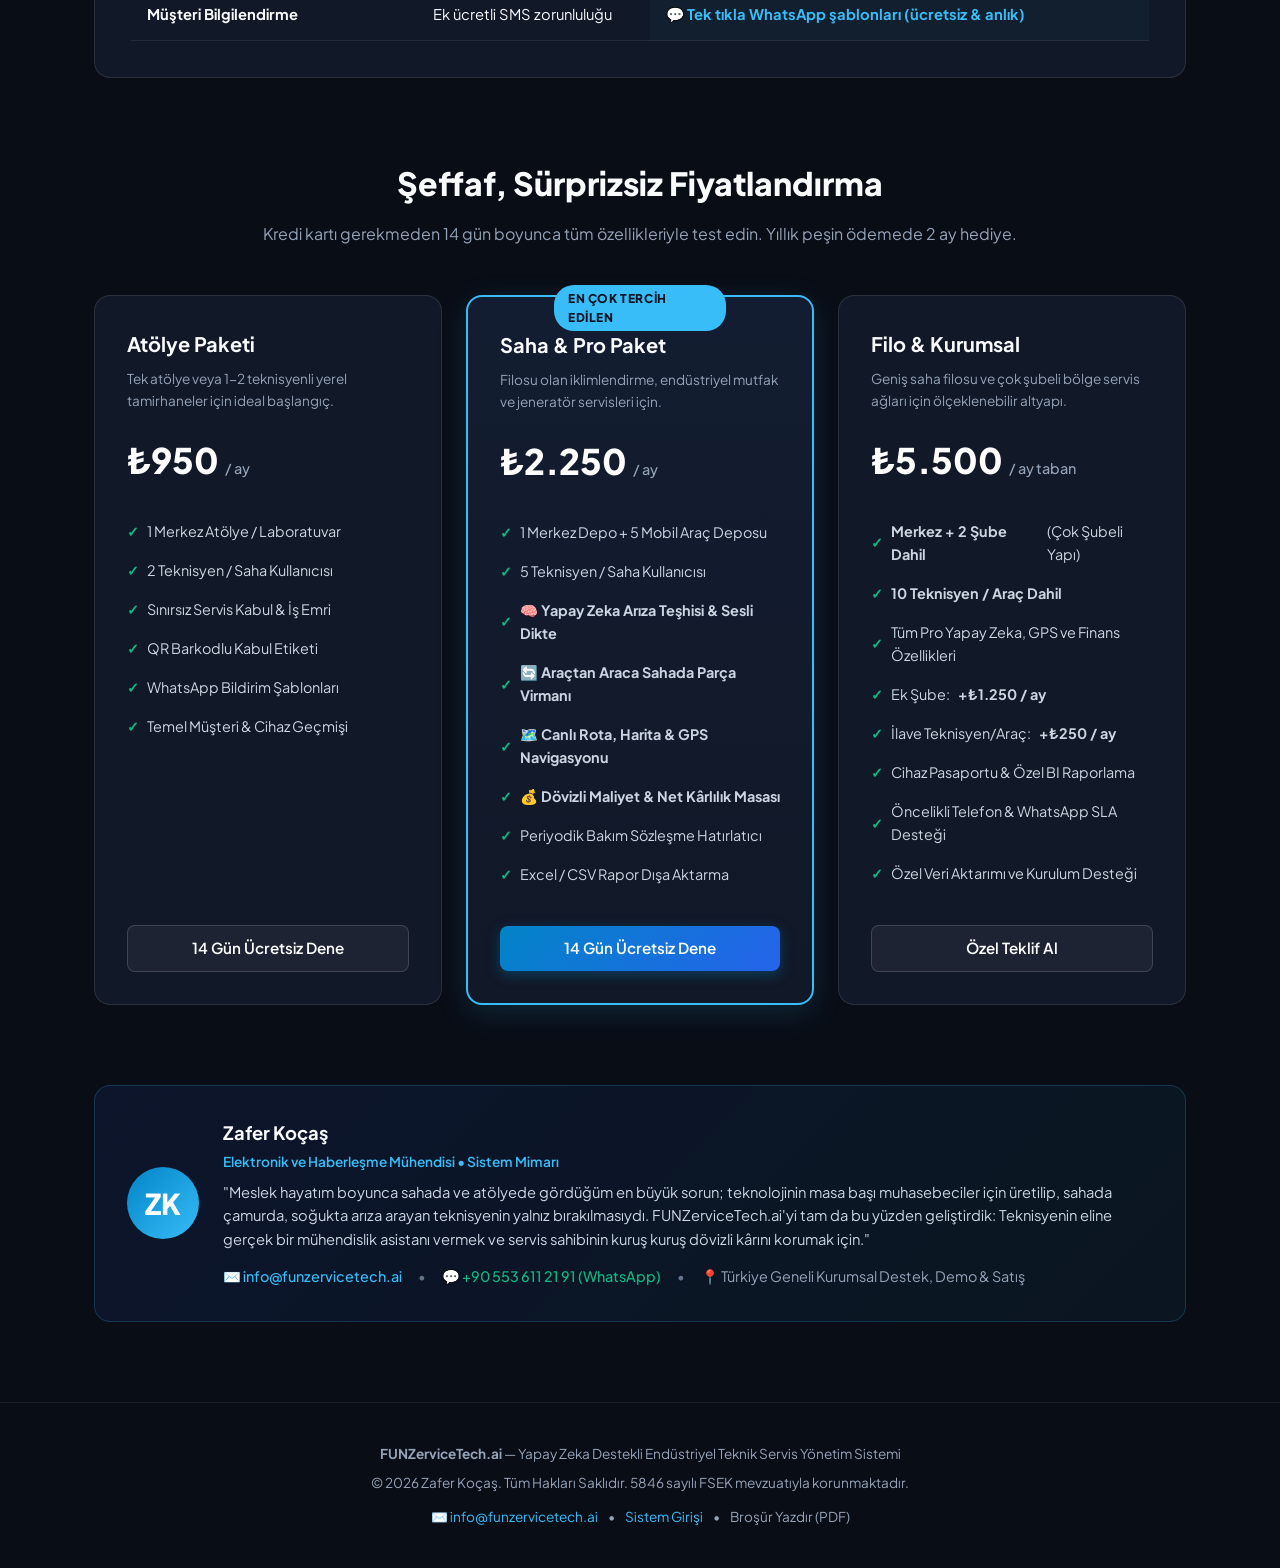
==== commit 2af3cec9: "feat(saas): Zafer Kocas gizli SaaS demo takip masasi, tanitim fiyat ve scroll duzeltmesi" ====
--- a/tanitim.html
+++ b/tanitim.html
@@ -23,6 +23,7 @@
       --text-muted: #94a3b8;
     }
     * { box-sizing: border-box; margin: 0; padding: 0; }
+    html { scroll-behavior: smooth; }
     body {
       font-family: 'Plus Jakarta Sans', -apple-system, BlinkMacSystemFont, sans-serif;
       background: var(--bg);
@@ -604,7 +605,7 @@
   </section>
 
   <!-- Pricing -->
-  <section class="container">
+  <section class="container" id="fiyatlandirma" style="scroll-margin-top: 40px;">
     <div class="section-title">
       <h2>Şeffaf, Sürprizsiz Fiyatlandırma</h2>
       <p>Kredi kartı gerekmeden 14 gün boyunca tüm özellikleriyle test edin. Yıllık peşin ödemede 2 ay hediye.</p>
@@ -615,7 +616,7 @@
       <div class="price-card">
         <h3>Atölye Paketi</h3>
         <p class="desc">Tek atölye veya 1-2 teknisyenli yerel tamirhaneler için ideal başlangıç.</p>
-        <div class="price-amount">₺750 <span>/ ay</span></div>
+        <div class="price-amount">₺950 <span>/ ay</span></div>
         <ul class="price-list">
           <li>1 Merkez Atölye / Laboratuvar</li>
           <li>2 Teknisyen / Saha Kullanıcısı</li>
@@ -632,13 +633,13 @@
         <div class="featured-tag">EN ÇOK TERCİH EDİLEN</div>
         <h3>Saha & Pro Paket</h3>
         <p class="desc">Filosu olan iklimlendirme, endüstriyel mutfak ve jeneratör servisleri için.</p>
-        <div class="price-amount">₺1.750 <span>/ ay</span></div>
+        <div class="price-amount">₺2.250 <span>/ ay</span></div>
         <ul class="price-list">
           <li>1 Merkez Depo + 5 Mobil Araç Deposu</li>
           <li>5 Teknisyen / Saha Kullanıcısı</li>
-          <li><strong>🧠 Yapay Zeka Arıza Teşhisi</strong></li>
-          <li><strong>🔄 Araçtan Araca Sahada Stok Virmanı</strong></li>
-          <li><strong>🗺️ Canlı Rota, Harita & GPS Takibi</strong></li>
+          <li><strong>🧠 Yapay Zeka Arıza Teşhisi & Sesli Dikte</strong></li>
+          <li><strong>🔄 Araçtan Araca Sahada Parça Virmanı</strong></li>
+          <li><strong>🗺️ Canlı Rota, Harita & GPS Navigasyonu</strong></li>
           <li><strong>💰 Dövizli Maliyet & Net Kârlılık Masası</strong></li>
           <li>Periyodik Bakım Sözleşme Hatırlatıcı</li>
           <li>Excel / CSV Rapor Dışa Aktarma</li>
@@ -649,18 +650,19 @@
       <!-- 3. Filo & Kurumsal -->
       <div class="price-card">
         <h3>Filo & Kurumsal</h3>
-        <p class="desc">Geniş saha ekibi ve çok şubeli bölge servis ağları için tam kapsamlı çözüm.</p>
-        <div class="price-amount">₺3.500 <span>/ ay</span></div>
+        <p class="desc">Geniş saha filosu ve çok şubeli bölge servis ağları için ölçeklenebilir altyapı.</p>
+        <div class="price-amount">₺5.500 <span>/ ay taban</span></div>
         <ul class="price-list">
-          <li>Sınırsız Mobil Araç Deposu</li>
-          <li>Sınırsız Teknisyen Kullanıcısı</li>
-          <li>Tüm Pro Yapay Zeka ve Finans Özellikleri</li>
-          <li>Çok Şubeli Yapı (Multi-Tenant)</li>
-          <li>Cihaz Pasaportu & Özel Raporlama</li>
-          <li>Öncelikli Telefon & WhatsApp Desteği</li>
+          <li><strong>Merkez + 2 Şube Dahil</strong> (Çok Şubeli Yapı)</li>
+          <li><strong>10 Teknisyen / Araç Dahil</strong></li>
+          <li>Tüm Pro Yapay Zeka, GPS ve Finans Özellikleri</li>
+          <li>Ek Şube: <strong>+₺1.250 / ay</strong></li>
+          <li>İlave Teknisyen/Araç: <strong>+₺250 / ay</strong></li>
+          <li>Cihaz Pasaportu & Özel BI Raporlama</li>
+          <li>Öncelikli Telefon & WhatsApp SLA Desteği</li>
           <li>Özel Veri Aktarımı ve Kurulum Desteği</li>
         </ul>
-        <a href="https://wa.me/905536112191?text=Merhaba,%20Kurumsal%20Filo%20Paketi%20hakk%C4%B1nda%20g%C3%B6r%C3%BC%C5%9Fmek%20istiyorum." class="btn btn-outline" style="width: 100%; justify-content: center;">Özel Teklif Al</a>
+        <a href="https://wa.me/905536112191?text=Merhaba%20Zafer%20Bey,%20Kurumsal%20Filo%20Paketi%20ve%20%C3%87ok%20%C5%9Eubeli%20Yap%C4%B1%20hakk%C4%B1nda%20%C3%B6zel%20teklif%20almak%20istiyorum." target="_blank" class="btn btn-outline" style="width: 100%; justify-content: center;">Özel Teklif Al</a>
       </div>
     </div>
   </section>
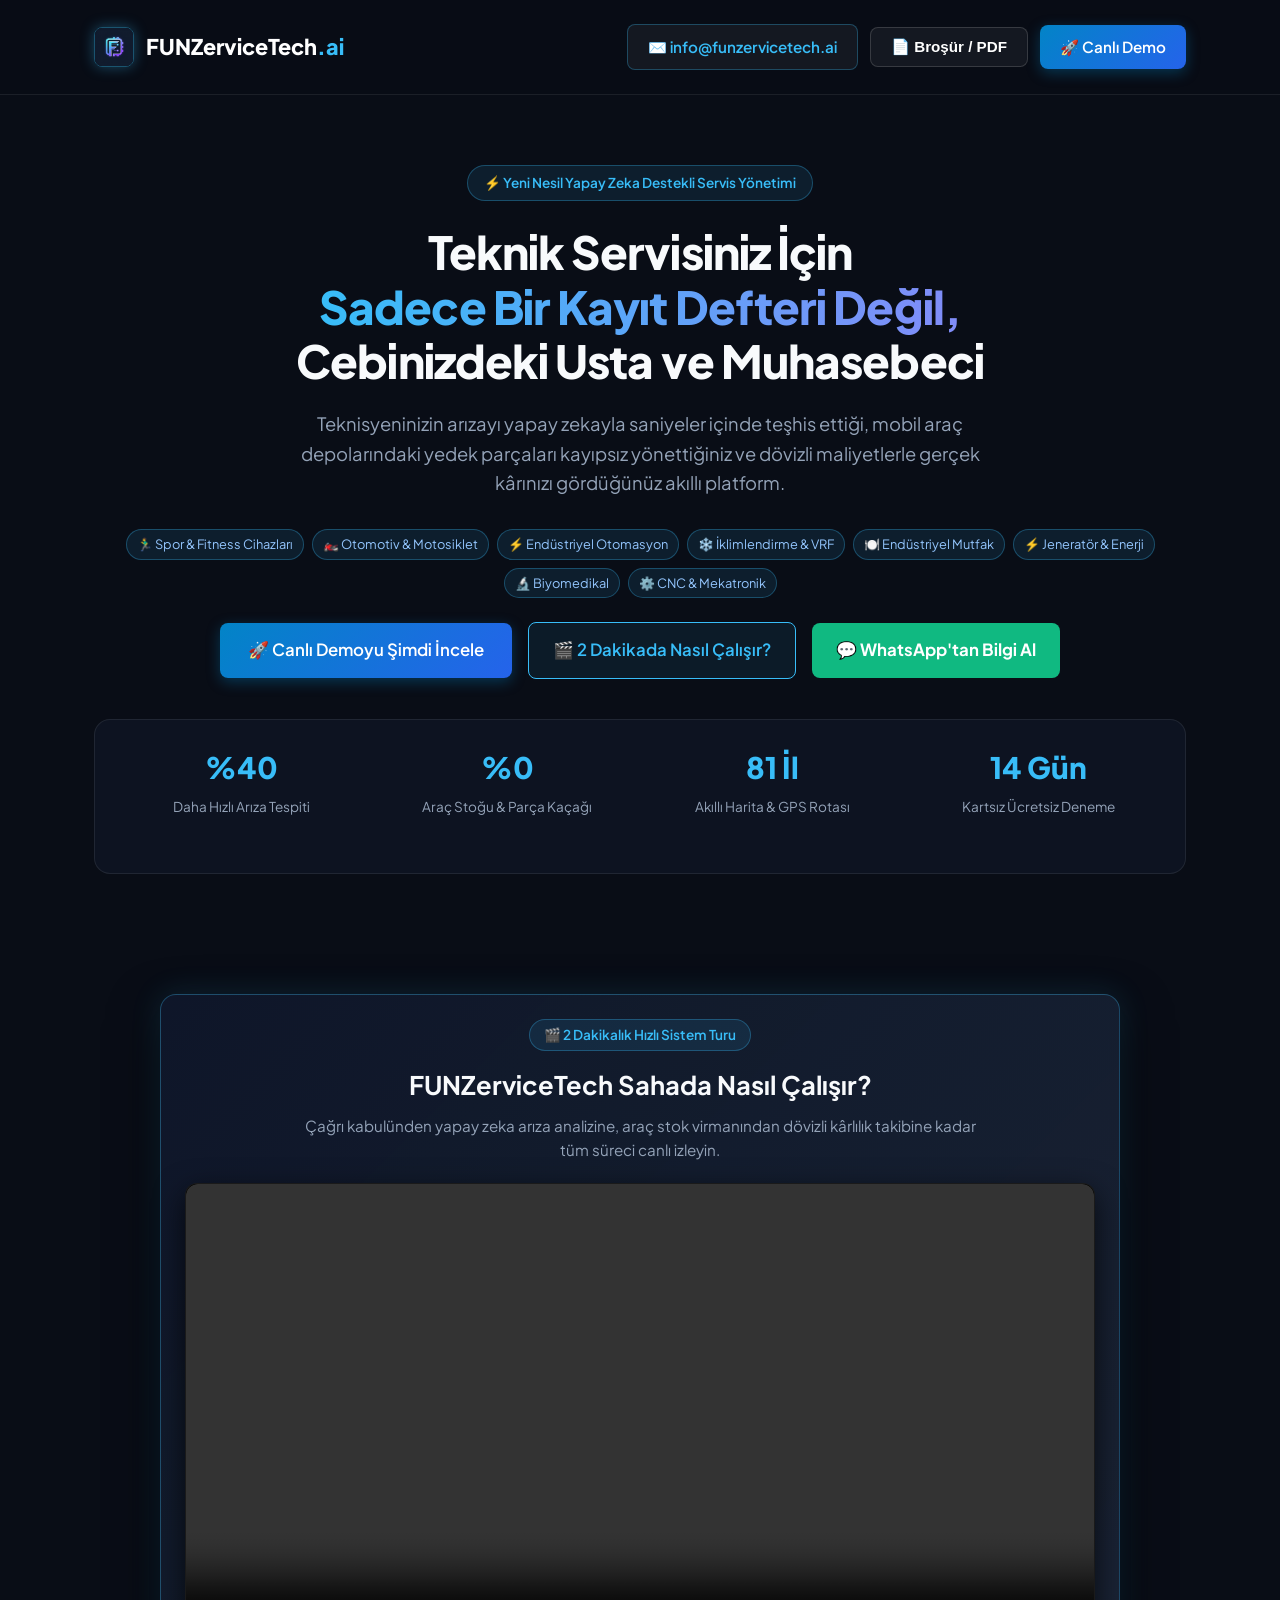
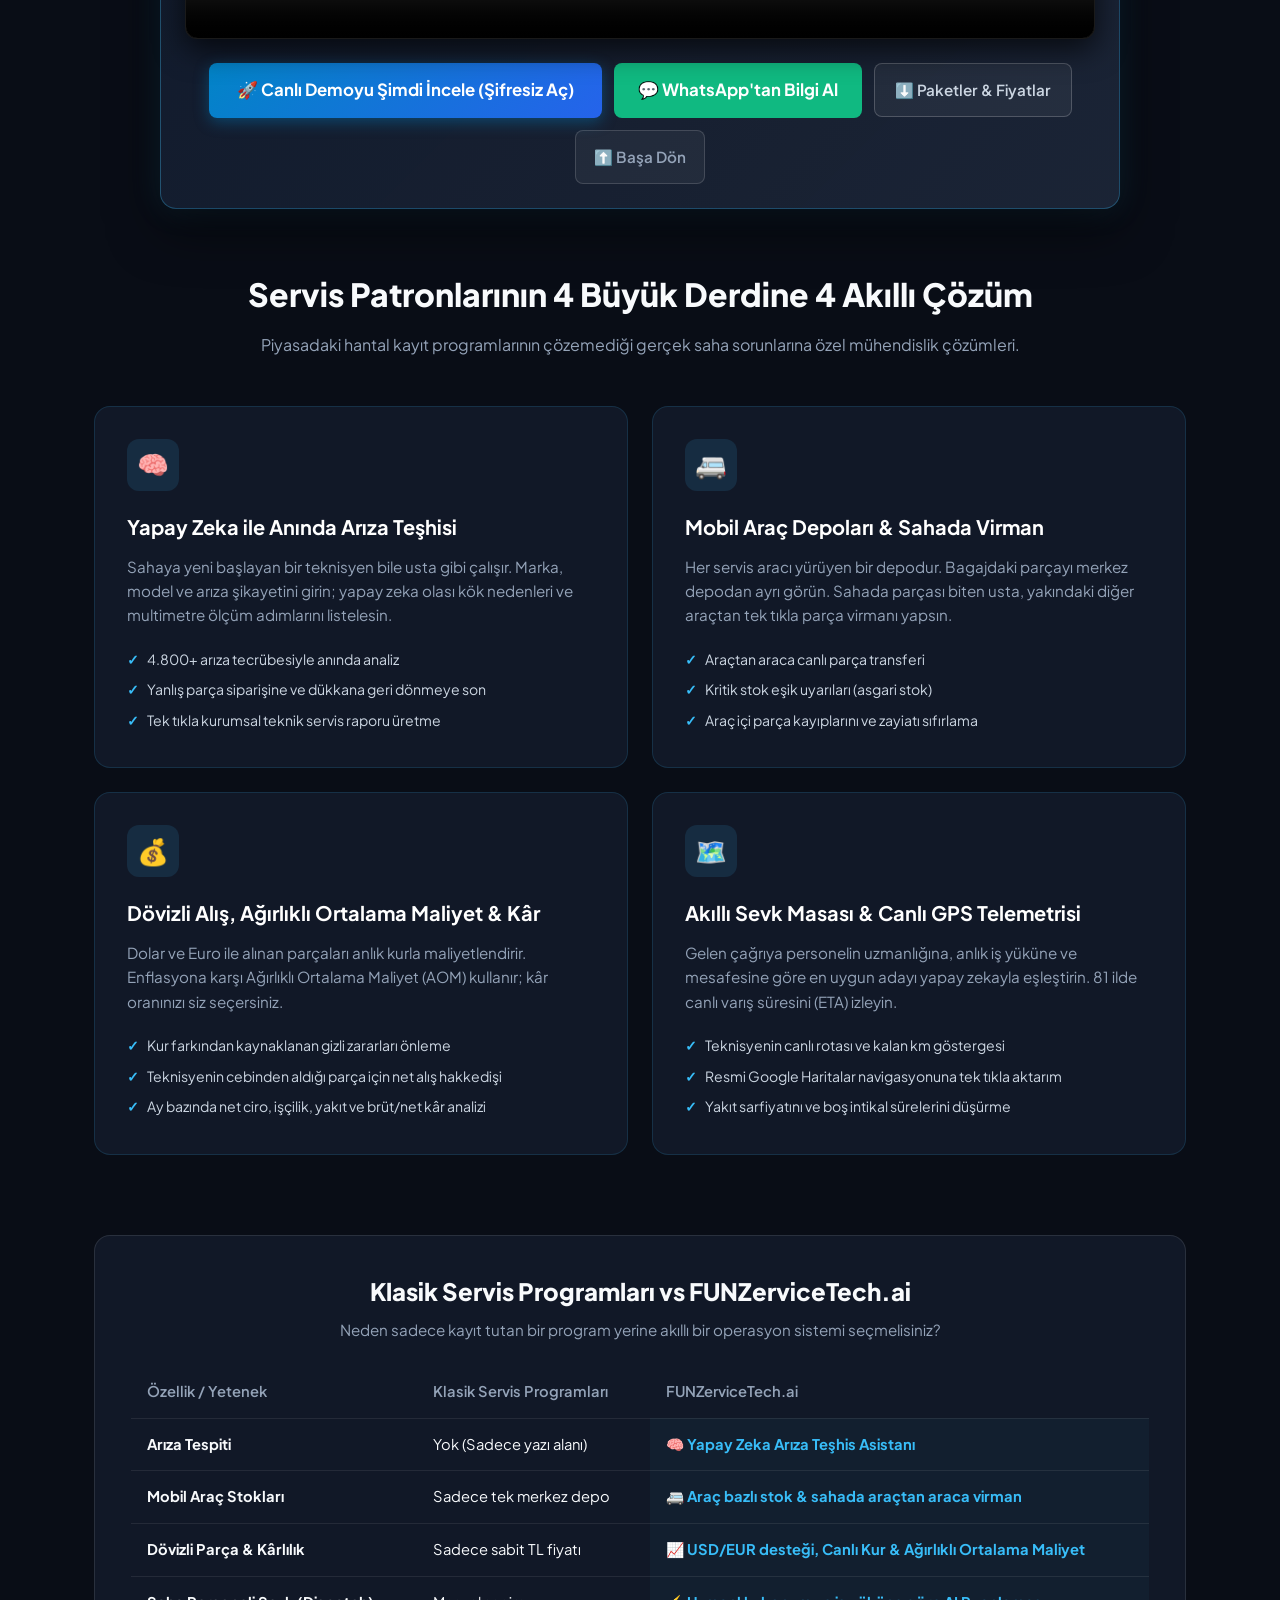
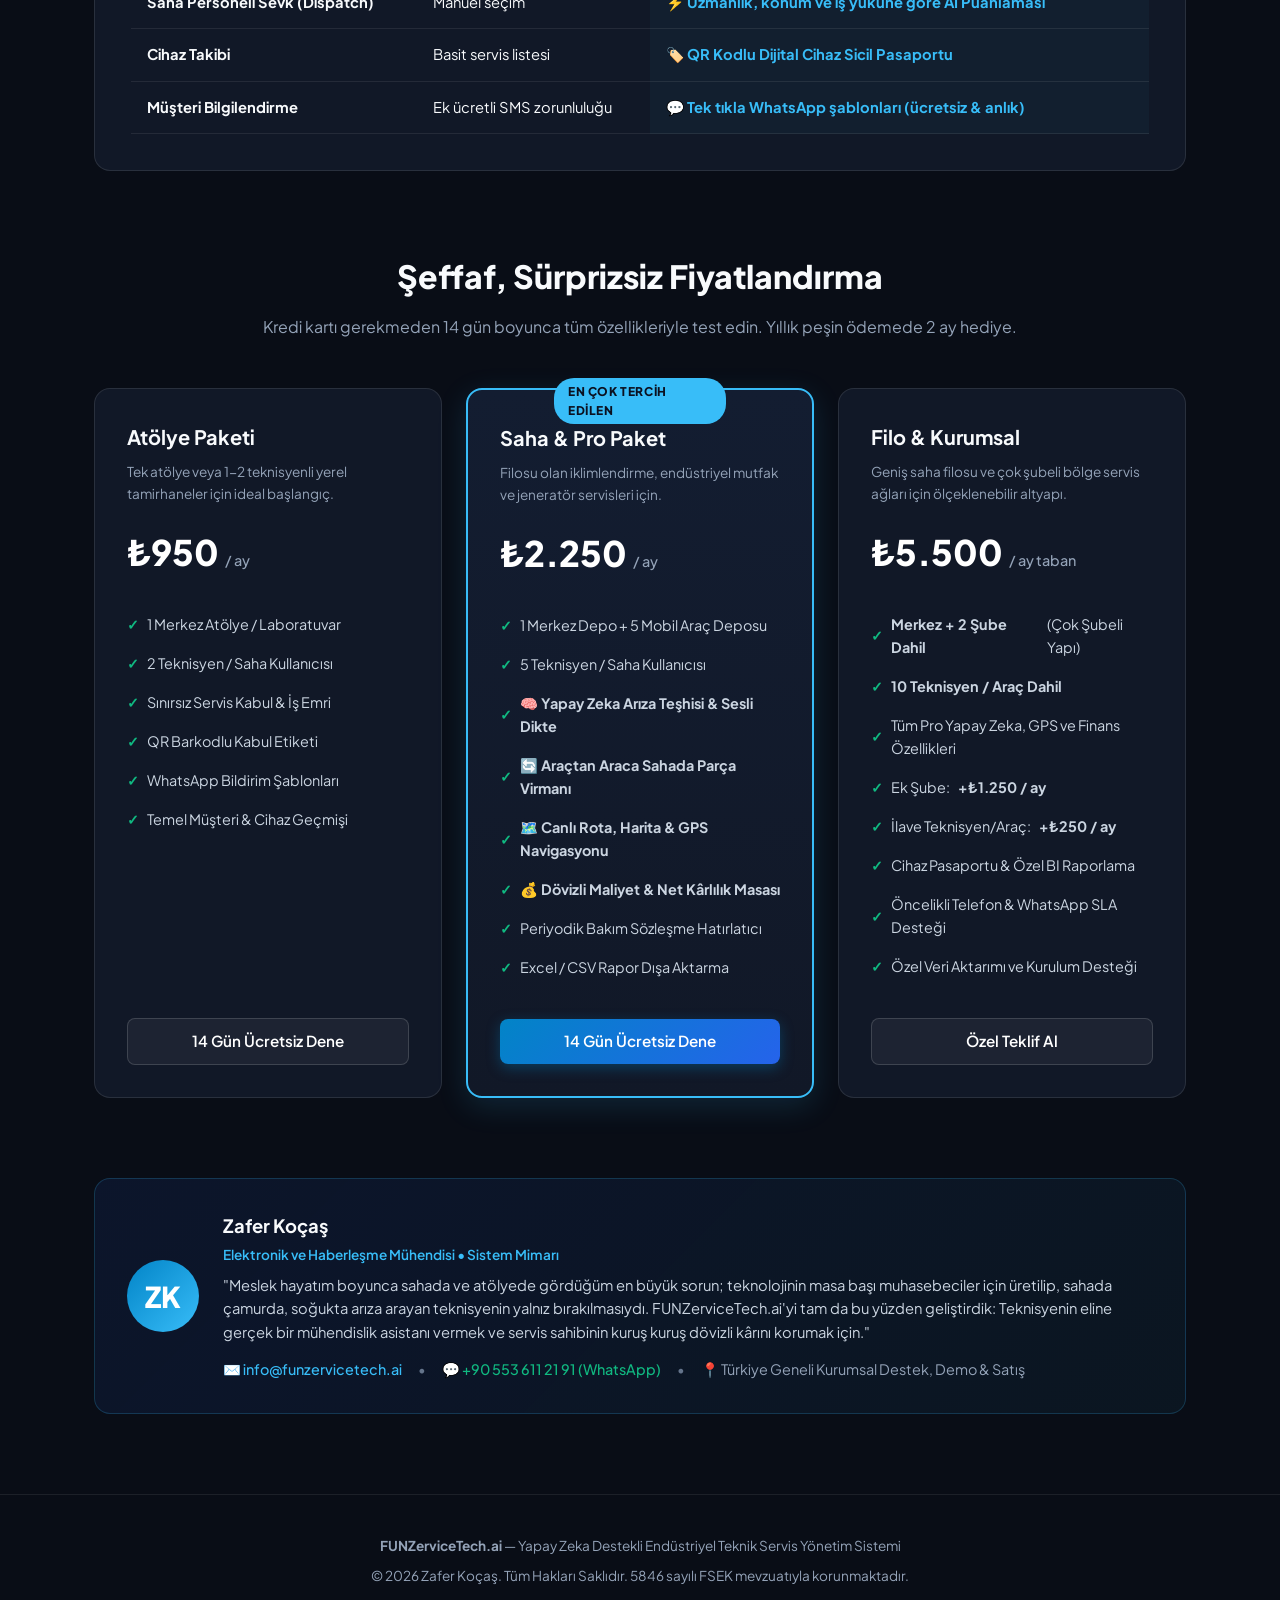
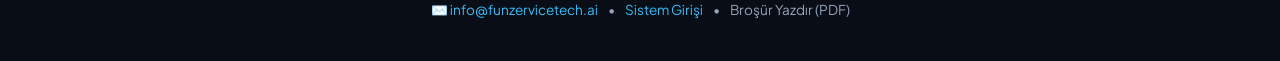
==== commit 98d4a0e4: "feat(sectors): Kurulum sihirbazina Fitness/Life Fitness, Otomotiv, Mutfak ve Jenerator sektorleri ek" ====
--- a/tanitim.html
+++ b/tanitim.html
@@ -424,6 +424,17 @@
       <p>
         Teknisyeninizin arızayı yapay zekayla saniyeler içinde teşhis ettiği, mobil araç depolarındaki yedek parçaları kayıpsız yönettiğiniz ve dövizli maliyetlerle gerçek kârınızı gördüğünüz akıllı platform.
       </p>
+      <!-- Sektör Bağımsız Kapsama Alanı Şeridi -->
+      <div style="display: flex; gap: 8px; justify-content: center; flex-wrap: wrap; margin-bottom: 24px; font-size: 0.8rem;">
+        <span style="background: rgba(56, 189, 248, 0.1); border: 1px solid rgba(56, 189, 248, 0.3); color: #93c5fd; padding: 4px 10px; border-radius: 999px;">🏃‍♂️ Spor & Fitness Cihazları</span>
+        <span style="background: rgba(56, 189, 248, 0.1); border: 1px solid rgba(56, 189, 248, 0.3); color: #93c5fd; padding: 4px 10px; border-radius: 999px;">🏍️ Otomotiv & Motosiklet</span>
+        <span style="background: rgba(56, 189, 248, 0.1); border: 1px solid rgba(56, 189, 248, 0.3); color: #93c5fd; padding: 4px 10px; border-radius: 999px;">⚡ Endüstriyel Otomasyon</span>
+        <span style="background: rgba(56, 189, 248, 0.1); border: 1px solid rgba(56, 189, 248, 0.3); color: #93c5fd; padding: 4px 10px; border-radius: 999px;">❄️ İklimlendirme & VRF</span>
+        <span style="background: rgba(56, 189, 248, 0.1); border: 1px solid rgba(56, 189, 248, 0.3); color: #93c5fd; padding: 4px 10px; border-radius: 999px;">🍽️ Endüstriyel Mutfak</span>
+        <span style="background: rgba(56, 189, 248, 0.1); border: 1px solid rgba(56, 189, 248, 0.3); color: #93c5fd; padding: 4px 10px; border-radius: 999px;">⚡ Jeneratör & Enerji</span>
+        <span style="background: rgba(56, 189, 248, 0.1); border: 1px solid rgba(56, 189, 248, 0.3); color: #93c5fd; padding: 4px 10px; border-radius: 999px;">🔬 Biyomedikal</span>
+        <span style="background: rgba(56, 189, 248, 0.1); border: 1px solid rgba(56, 189, 248, 0.3); color: #93c5fd; padding: 4px 10px; border-radius: 999px;">⚙️ CNC & Mekatronik</span>
+      </div>
       <div class="hero-cta">
         <a href="index.html?demo=1" class="btn btn-primary" style="padding: 14px 28px; font-size: 1.05rem;">
           <span>🚀 Canlı Demoyu Şimdi İncele</span>
